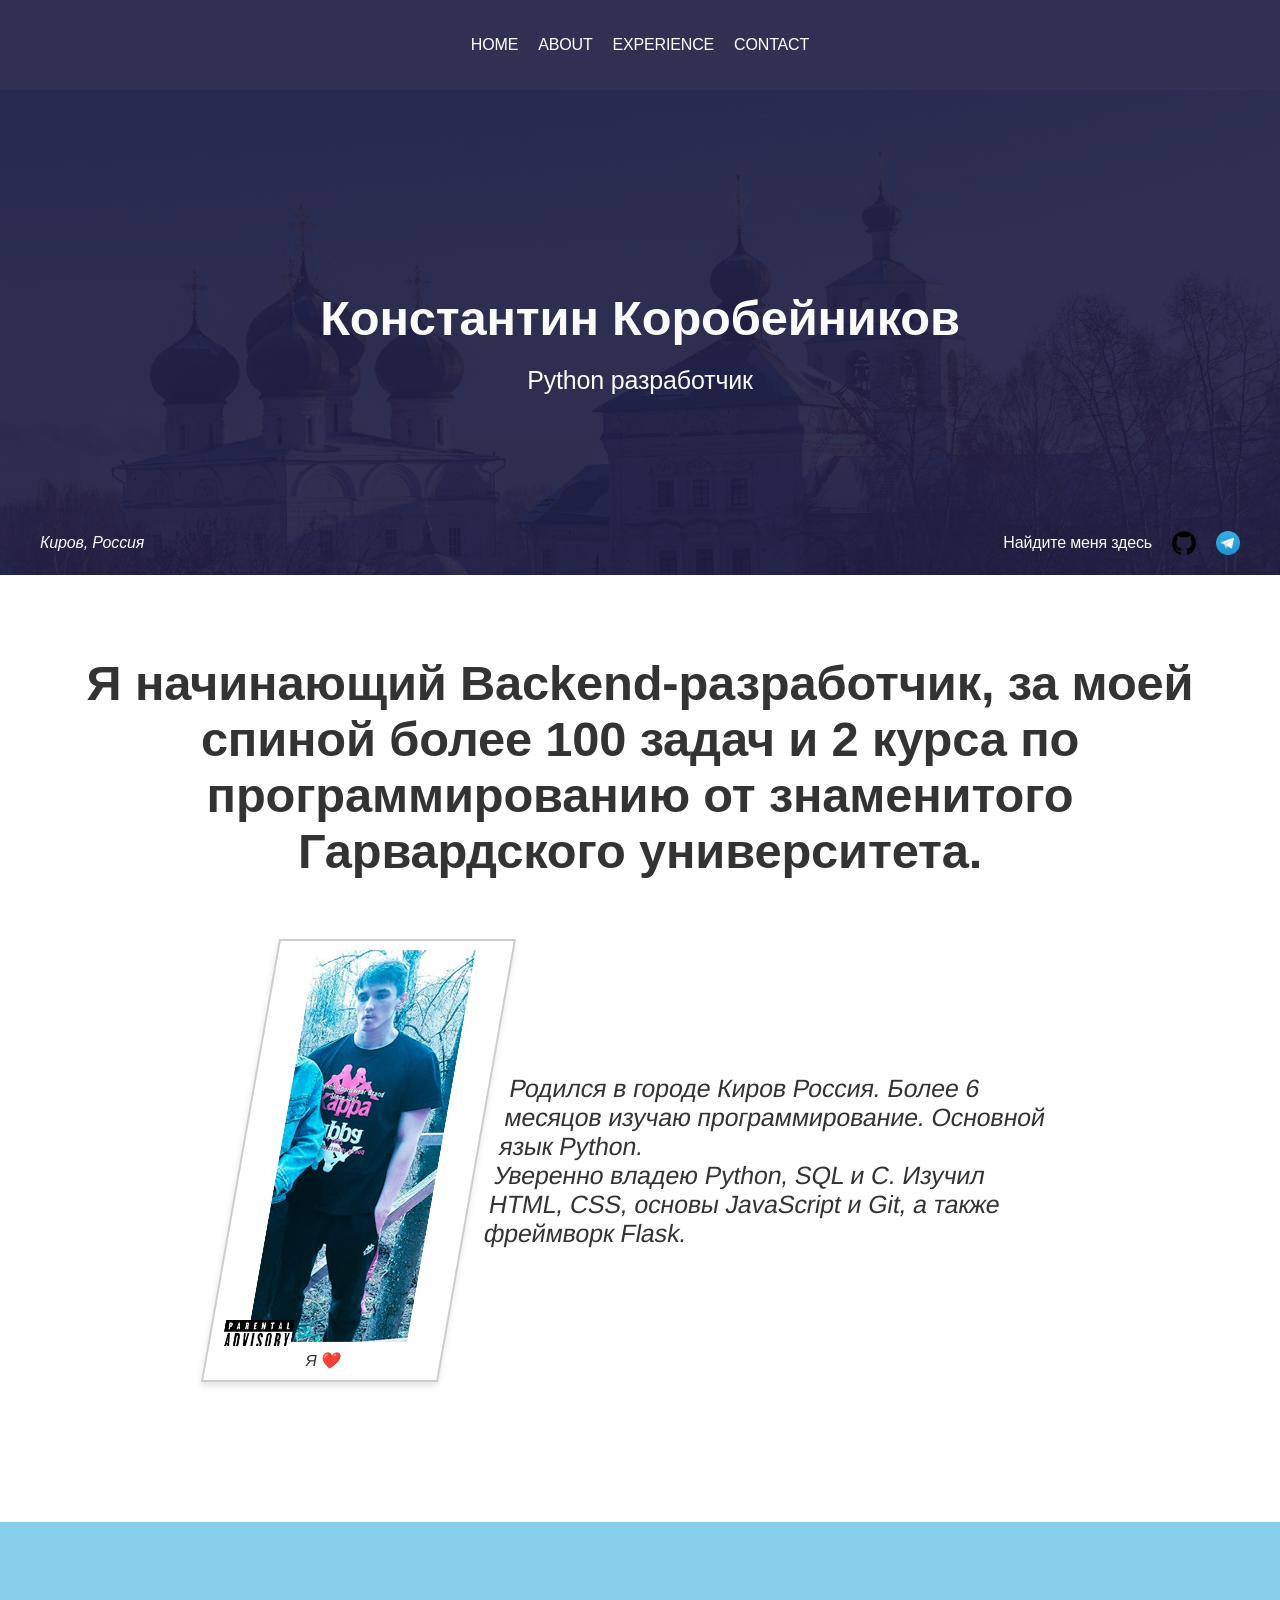
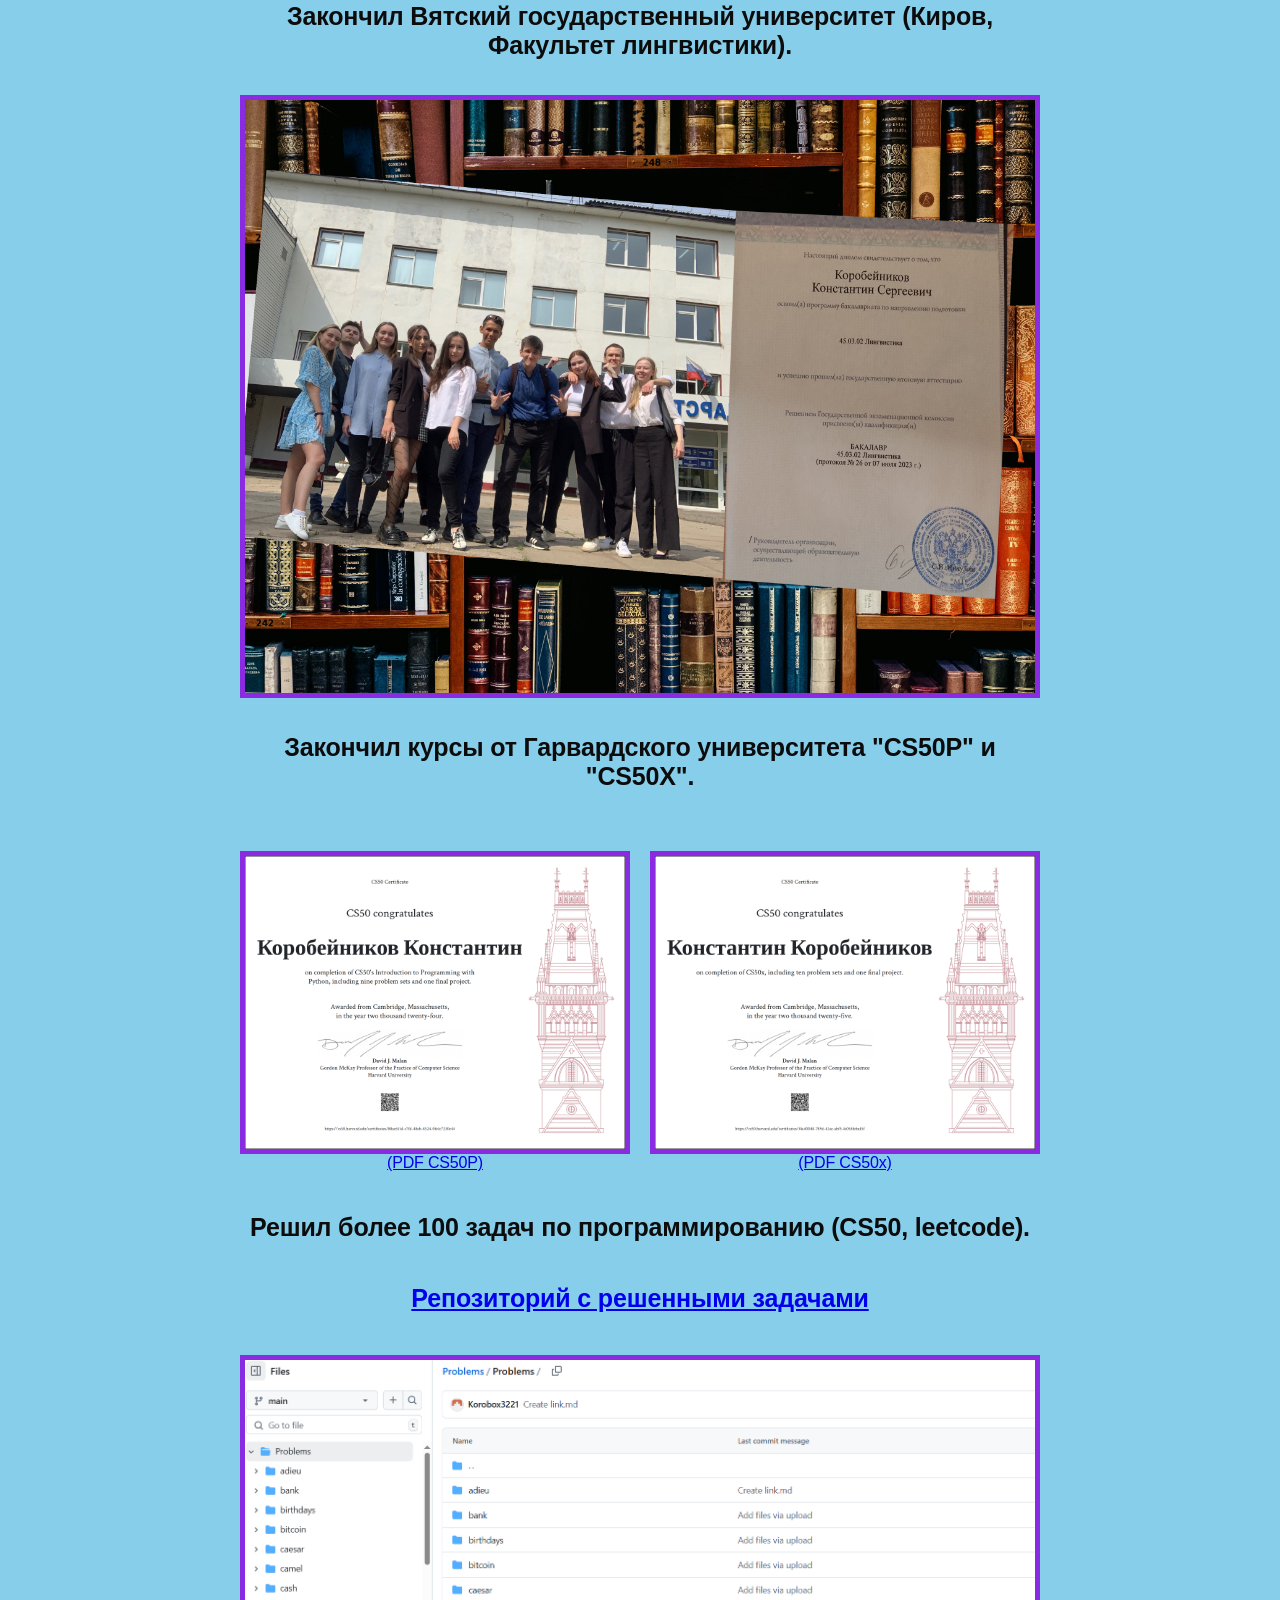
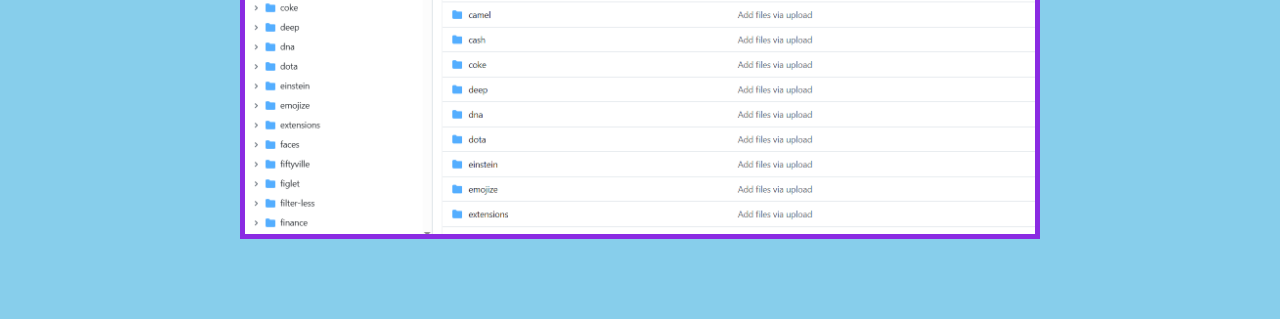
==== index.html @ e4be36f4 "Update index.html" ====
<!DOCTYPE html>
<html lang="en">
  <head>
    <meta charset="UTF-8" />
    <meta name="viewport" content="width=device-width, initial-scale=1.0" />
    <link rel="stylesheet" href="/static/styles.css" />
    <title>Константин - портфолио</title>
    <link rel="icon" type="image/x-icon" href="/static/port.svg">
  </head>
  <body>
    <header class="site_header">
      <div class="wrapper_inner">
        <nav class="site_header_nav">
          <ul role="list" class="flex flex_center">
            <li><a href="#0">HOME</a></li>
            <li><a href="#about">ABOUT</a></li>
            <li><a href="#work">EXPERIENCE</a></li>
            <li><a href="#contact">CONTACT</a></li>
          </ul>
        </nav>
      </div>
    </header>
    <main>
      <section id="hero">
        <div class="wrapper">
          <div class="wrapper_inner">
            <div class="text_center hero_content">
              <h1 class="h2">Константин Коробейников</h1>
              <p class="h5">Python разработчик</p>
            </div>
          </div>
          <ul role="list" class="flex flex_between hero_social">
            <address>Киров, Россия</address>
            <ul role="list" class="flex">
              <li>Найдите меня здесь</li>
              <li>
                <a href="https://github.com/Korobox3221" target="_blank">
                  <img
                    src="/static/git.png"
                    alt="GitHub"
                    width="24"
                    height="24"
                  />
                </a>
              </li>
              <li>
                <a href="https://t.me/A_man_of_fortune" target="_blank">
                  <img
                    src="/static/tg.webp"
                    alt="TG"
                    width="24"
                    height="24"
                  />
                </a>
              </li>
            </ul>
          </ul>
        </div>
      </section>
      <section id="about">
        <div class="wrapper">
          <div class="text_center">
            <h2 class="">
              Я начинающий Backend-разработчик, за моей спиной более 100 задач и 2 курса по программированию от знаменитого Гарвардского университета.
            </h2>
          </div>
          <div class="wrapper_inner">
            <div class="about_content flex flex_around">
              <figure class="about_figure text_center">
                <img src="/static/me.jpg"
                  alt="Developer"
                  class="about_img"
                />
                <figcaption class="about_caption">Я ❤️</figcaption>
              </figure>
              <p class="h5">
                Родился в городе Киров Россия. Более 6 месяцов изучаю программирование. Основной язык Python.
                <br />
                Уверенно владею Python, SQL и C. Изучил HTML, CSS, основы JavaScript и Git, а также фреймворк Flask.
              </p>
            </div>
          </div>
        </div>
      </section>
      <section id="work">
        <div class="wrapper_inner">
          <div class="text_center">
            <h4 class="h5" style = "padding-bottom: 35px; ">
              Закончил Вятский государственный университет
                (Киров, Факультет лингвистики).
            </h4>
            <img src = "/static/uni.png" style ="border: 5px solid #8a2be2;" / >
            <h4 class="h5" style = "padding-top: 35px;">
              Закончил курсы от Гарвардского университета "CS50P" и "CS50X".
            </h4>
            <ul role="list" class="work_logos flex flex_center">
              <li>
                <a href ="https://certificates.cs50.io/88ac611d-c7fd-48eb-8524-0fe1c7230c44.pdf?size=letter">
                  <img src="static/CS50P.png" style ="border: 5px solid #8a2be2;" />
                </a>
                <a href ="https://certificates.cs50.io/88ac611d-c7fd-48eb-8524-0fe1c7230c44.pdf?size=letter">(PDF CS50P)</a>
              </li>
              <li>
                <a href ="https://certificates.cs50.io/f4a40048-789d-42ac-abf5-fe058febe15f.pdf?size=letter">
                  <img src="static/CS50x.png" alt="Acme Innovations" style ="border: 5px solid #8a2be2;"  /></a>
                <a href ="https://certificates.cs50.io/f4a40048-789d-42ac-abf5-fe058febe15f.pdf?size=letter">(PDF CS50x)</a>
              </li>
            </ul>

            <h4 class="h5" style = "padding-top: 25px;">
              Решил более 100 задач по программированию (CS50, leetcode).

            </h4>
             <a href ="https://github.com/Korobox3221/Problems"><h5>Репозиторий с решенными задачами</h5></a>
             <a href ="https://github.com/Korobox3221/Problems">
              <img src = "static/repo.png" style ="border: 5px solid #8a2be2;" />
             </a>
          </div>
        </div>
      </section>
---- static/styles.css ----
/* @link https://utopia.fyi/type/calculator?c=320,18,1.2,1240,20,1.25,5,2,&s=0.75|0.5|0.25,1.5|2|3|4|6,s-l&g=s,l,xl,12 */

:root {
  --step--2: clamp(0.7813rem, 0.7747rem + 0.0326vw, 0.8rem);
  --step--1: clamp(0.9375rem, 0.9158rem + 0.1087vw, 1rem);
  --step-0: clamp(1.125rem, 1.0815rem + 0.2174vw, 1.25rem);
  --step-1: clamp(1.35rem, 1.2761rem + 0.3696vw, 1.5625rem);
  --step-2: clamp(1.62rem, 1.5041rem + 0.5793vw, 1.9531rem);
  --step-3: clamp(1.944rem, 1.771rem + 0.8651vw, 2.4414rem);
  --step-4: clamp(2.3328rem, 2.0827rem + 1.2504vw, 3.0518rem);
  --step-5: clamp(2.7994rem, 2.4462rem + 1.7658vw, 3.8147rem);
}

/* @link https://utopia.fyi/space/calculator?c=320,18,1.2,1240,20,1.25,5,2,&s=0.75|0.5|0.25,1.5|2|3|4|6,s-l&g=s,l,xl,12 */

:root {
  --space-3xs: clamp(0.3125rem, 0.3125rem + 0vw, 0.3125rem);
  --space-2xs: clamp(0.5625rem, 0.5408rem + 0.1087vw, 0.625rem);
  --space-xs: clamp(0.875rem, 0.8533rem + 0.1087vw, 0.9375rem);
  --space-s: clamp(1.125rem, 1.0815rem + 0.2174vw, 1.25rem);
  --space-m: clamp(1.6875rem, 1.6223rem + 0.3261vw, 1.875rem);
  --space-l: clamp(2.25rem, 2.163rem + 0.4348vw, 2.5rem);
  --space-xl: clamp(3.375rem, 3.2446rem + 0.6522vw, 3.75rem);
  --space-2xl: clamp(4.5rem, 4.3261rem + 0.8696vw, 5rem);
  --space-3xl: clamp(6.75rem, 6.4891rem + 1.3043vw, 7.5rem);

  /* One-up pairs */
  --space-3xs-2xs: clamp(0.3125rem, 0.2038rem + 0.5435vw, 0.625rem);
  --space-2xs-xs: clamp(0.5625rem, 0.4321rem + 0.6522vw, 0.9375rem);
  --space-xs-s: clamp(0.875rem, 0.7446rem + 0.6522vw, 1.25rem);
  --space-s-m: clamp(1.125rem, 0.8641rem + 1.3043vw, 1.875rem);
  --space-m-l: clamp(1.6875rem, 1.4049rem + 1.413vw, 2.5rem);
  --space-l-xl: clamp(2.25rem, 1.7283rem + 2.6087vw, 3.75rem);
  --space-xl-2xl: clamp(3.375rem, 2.8098rem + 2.8261vw, 5rem);
  --space-2xl-3xl: clamp(4.5rem, 3.4565rem + 5.2174vw, 7.5rem);

  /* Custom pairs */
  --space-s-l: clamp(1.125rem, 0.6467rem + 2.3913vw, 2.5rem);
}

/**
 * CORE CONFIG
 * This powers everything from utility class generation to breakpoints
 * to enabling/disabling pre-built components/utilities.
 */
/* Box sizing rules */
*,
*::before,
*::after {
  box-sizing: border-box;
  font-family: sans-serif;
}

/* Remove default margin */
body,
h1,
h2,
h3,
h4,
p,
figure,
blockquote,
dl,
dd {
  margin: 0;
}

/* Remove list styles on ul, ol elements with a list role, which suggests default styling will be removed */
ul[role="list"],
ol[role="list"] {
  list-style: none;
  padding: 0;
}

/* Set core root defaults */
html:focus-within {
  scroll-behavior: smooth;
}

/* Set core body defaults */
body {
  min-height: 100vh;
  text-rendering: optimizeSpeed;
  letter-spacing: -0.01em;
}

/* A elements that don't have a class get default styles */
a:not([class]) {
  text-decoration-skip-ink: auto;
}

/* Make images easier to work with */
img,
picture {
  max-width: 100%;
  display: block;
}

/* Inherit fonts for inputs and buttons */
input,
button,
textarea,
select {
  font: inherit;
}

@media (prefers-reduced-motion: reduce) {
  html:focus-within {
    scroll-behavior: auto;
  }
}

:focus {
  outline: 2px dashed #00ff19;
  outline-offset: 0.25rem;
}

main:focus {
  outline: none;
}

h1,
.h1 {
  font-size: var(--step-5);
}

h2,
.h2 {
  font-size: var(--step-4);
}

h3,
.h3 {
  font-size: var(--step-3);
}

h4,
.h4 {
  font-size: var(--step-2);
}

h5,
.h5 {
  font-size: var(--step-1);
}

/* create the wrappers */
.wrapper {
  width: 100%;
  max-width: 1240px;
  margin: 0 auto;
}
.wrapper_inner {
  width: 100%;
  max-width: 800px;
  margin: 0 auto;
}

/* define some constants */
.flex {
  display: flex;
  align-items: center;
  gap: var(--space-s);
}
@media (max-width: 468px) {
  .flex {
    flex-wrap: wrap;
  }
}
.flex_center {
  justify-content: center;
}
.flex_around {
  justify-content: space-around;
}
.flex_between {
  justify-content: space-between;
}
@media (max-width: 468px) {
  .flex_around {
    justify-content: center;
  }
  .flex_between {
    justify-content: center;
  }
}
.text_center {
  text-align: center;
}
.text_right {
  text-align: right;
}

/* define spacing */
.padding-top-3xs {
  padding: var(--space-3xs);
}

/* Specify the colors for the sections */
section {
  padding: var(--space-2xl) var(--space-l);
}
section#hero {
  background: linear-gradient(rgba(26, 26, 64, 0.9), rgba(26, 26, 64, 0.9)),
    url("/static/Kirov.jpg");
  padding-bottom: 4px;
  background-size: cover;
  background-position: top;
  background-attachment: scroll;
  color: #fafafa;
  --color-accent: #8a2be2;
}
section#about {
  background-color: #ffffff;
  color: #333;
  --color-accent: #ffd700;
}
section#work {
  background-color: #87ceeb;
  color: #0c0c0c;
  --color-accent: #2e8b57;
}
section#contact {
  background-color: #4b0082;
  color: #e6e6fa;
  --color-accent: #ff4500;
}
section#footer {
  background-color: #1a1a40;
  color: #fafafa;
  --color-accent: #8a2be2;
}

/* style the header */
.site_header {
  padding: var(--space-s) 0;
  background: linear-gradient(rgba(26, 26, 64, 0.9), rgba(26, 26, 64, 0.9));
}
.site_header_nav ul li a {
  text-decoration: none;
  color: #fff;
}

/* hero css */
.hero_content {
  padding: var(--space-3xl) 0;
}
.hero_content h1 {
  margin-bottom: var(--space-s);
}
.hero_social {
  padding-top: var(--space-3xl);
}

/* about section */
.about_content {
  padding: var(--space-xl) 0;
  transform: skewX(-10deg);
}
@media (max-width: 468px) {
  .about_content {
    transform: skewX(0deg);
  }
}
.about_figure {
  padding: var(--space-xl) 0;
  box-shadow: 0 4px 6px rgba(0, 0, 0, 0.1);
  border: 2px solid #ccc;
  display: inline-block;
  padding: 5px;
}
.about_img {
  width: 500px;
  height: 400px;
  object-fit: cover;
}
.about_caption {
  padding: var(--space-3xs) 0;
}

/* work section */
.work_logos {
  margin-top: var(--space-xl);
}

/* contact section */
.contact_form {
  display: flex;
  flex-direction: column;
  gap: 20px;
}

.form_group {
  display: flex;
  flex-direction: column;
}

label {
  margin-bottom: 5px;
  font-weight: bold;
}

input[type="text"],
input[type="email"],
textarea {
  width: 100%;
  padding: 10px;
  border: 1px solid #ccc;
  border-radius: 4px;
  box-shadow: 0 2px 4px rgba(0, 0, 0, 0.1);
  margin-bottom: 10px;
}

textarea {
  resize: vertical;
  height: 150px;
}

button[type="submit"] {
  padding: 10px 20px;
  border: none;
  border-radius: 4px;
  background-color: #007bff;
  color: white;
  cursor: pointer;
}

button[type="submit"]:hover {
  background-color: #0056b3;
}

/* footer section */
section#footer {
  padding: var(--space-l) var(--space-l);
}
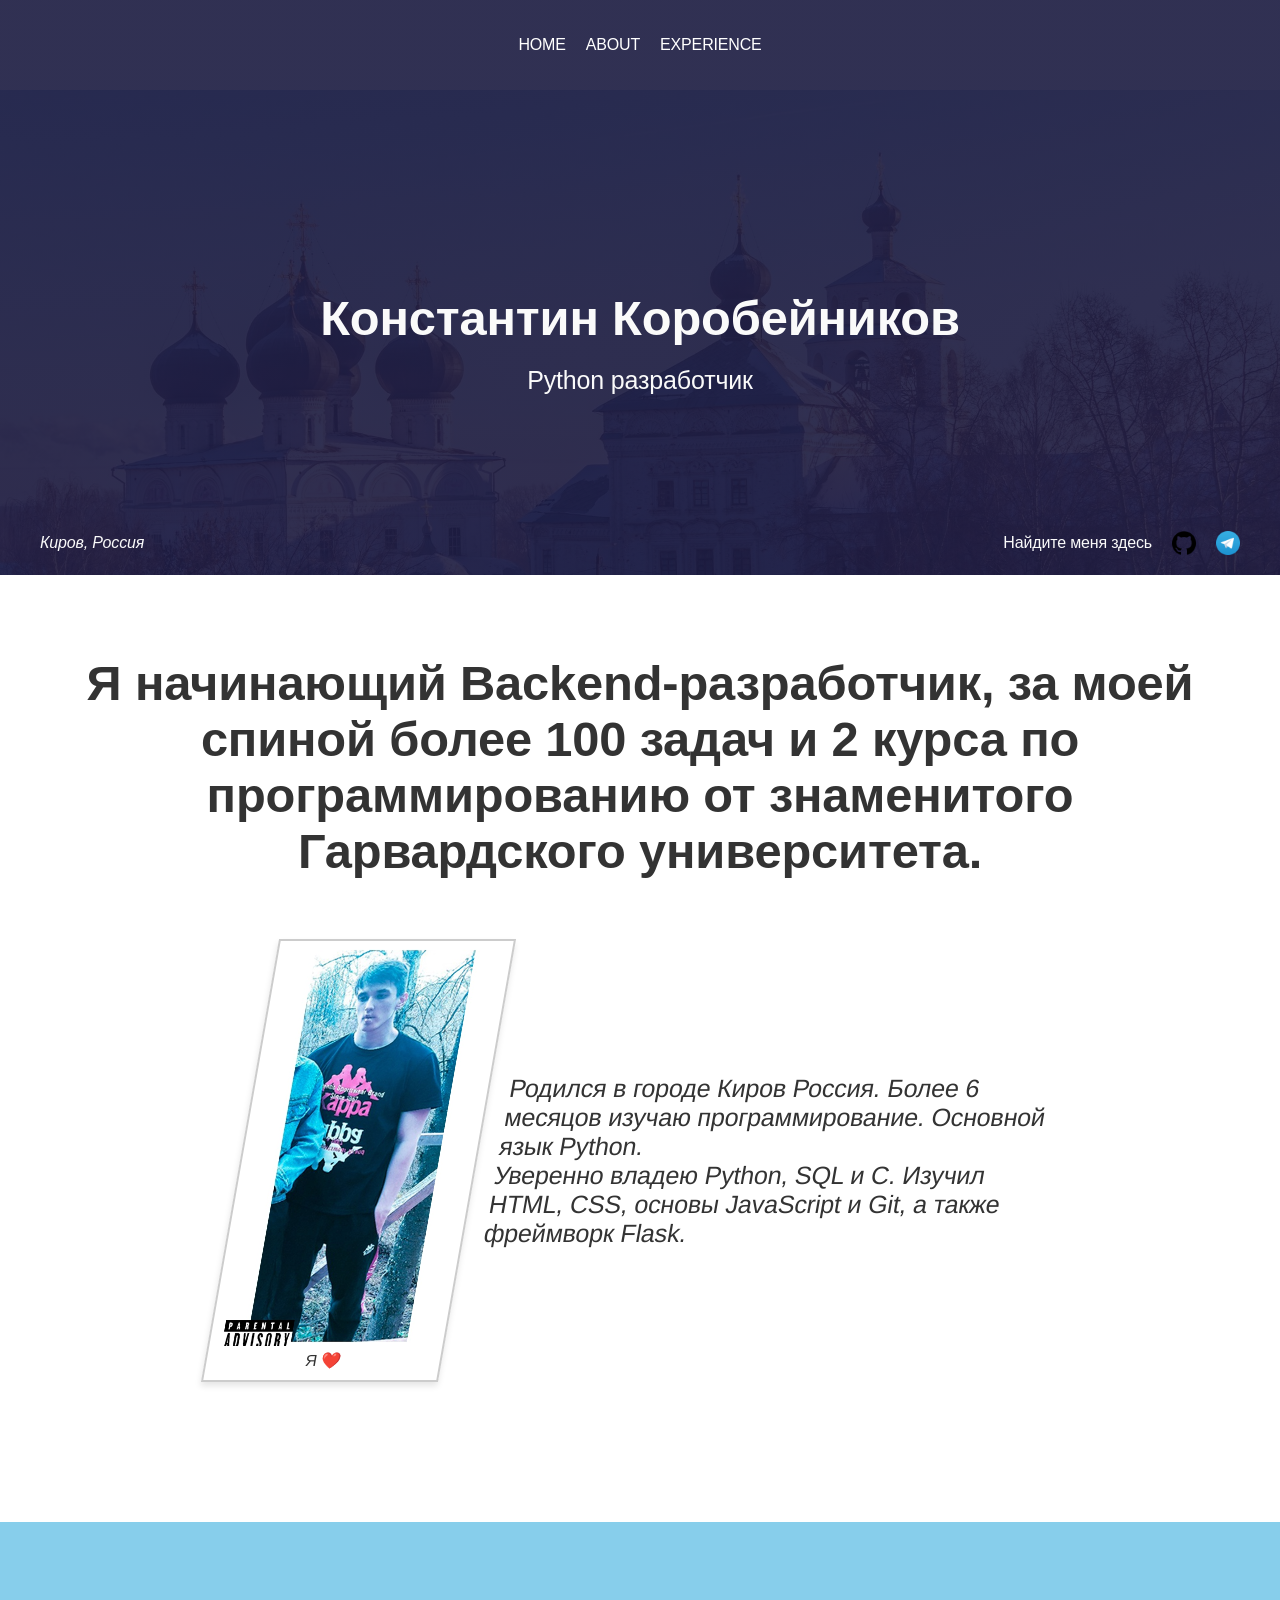
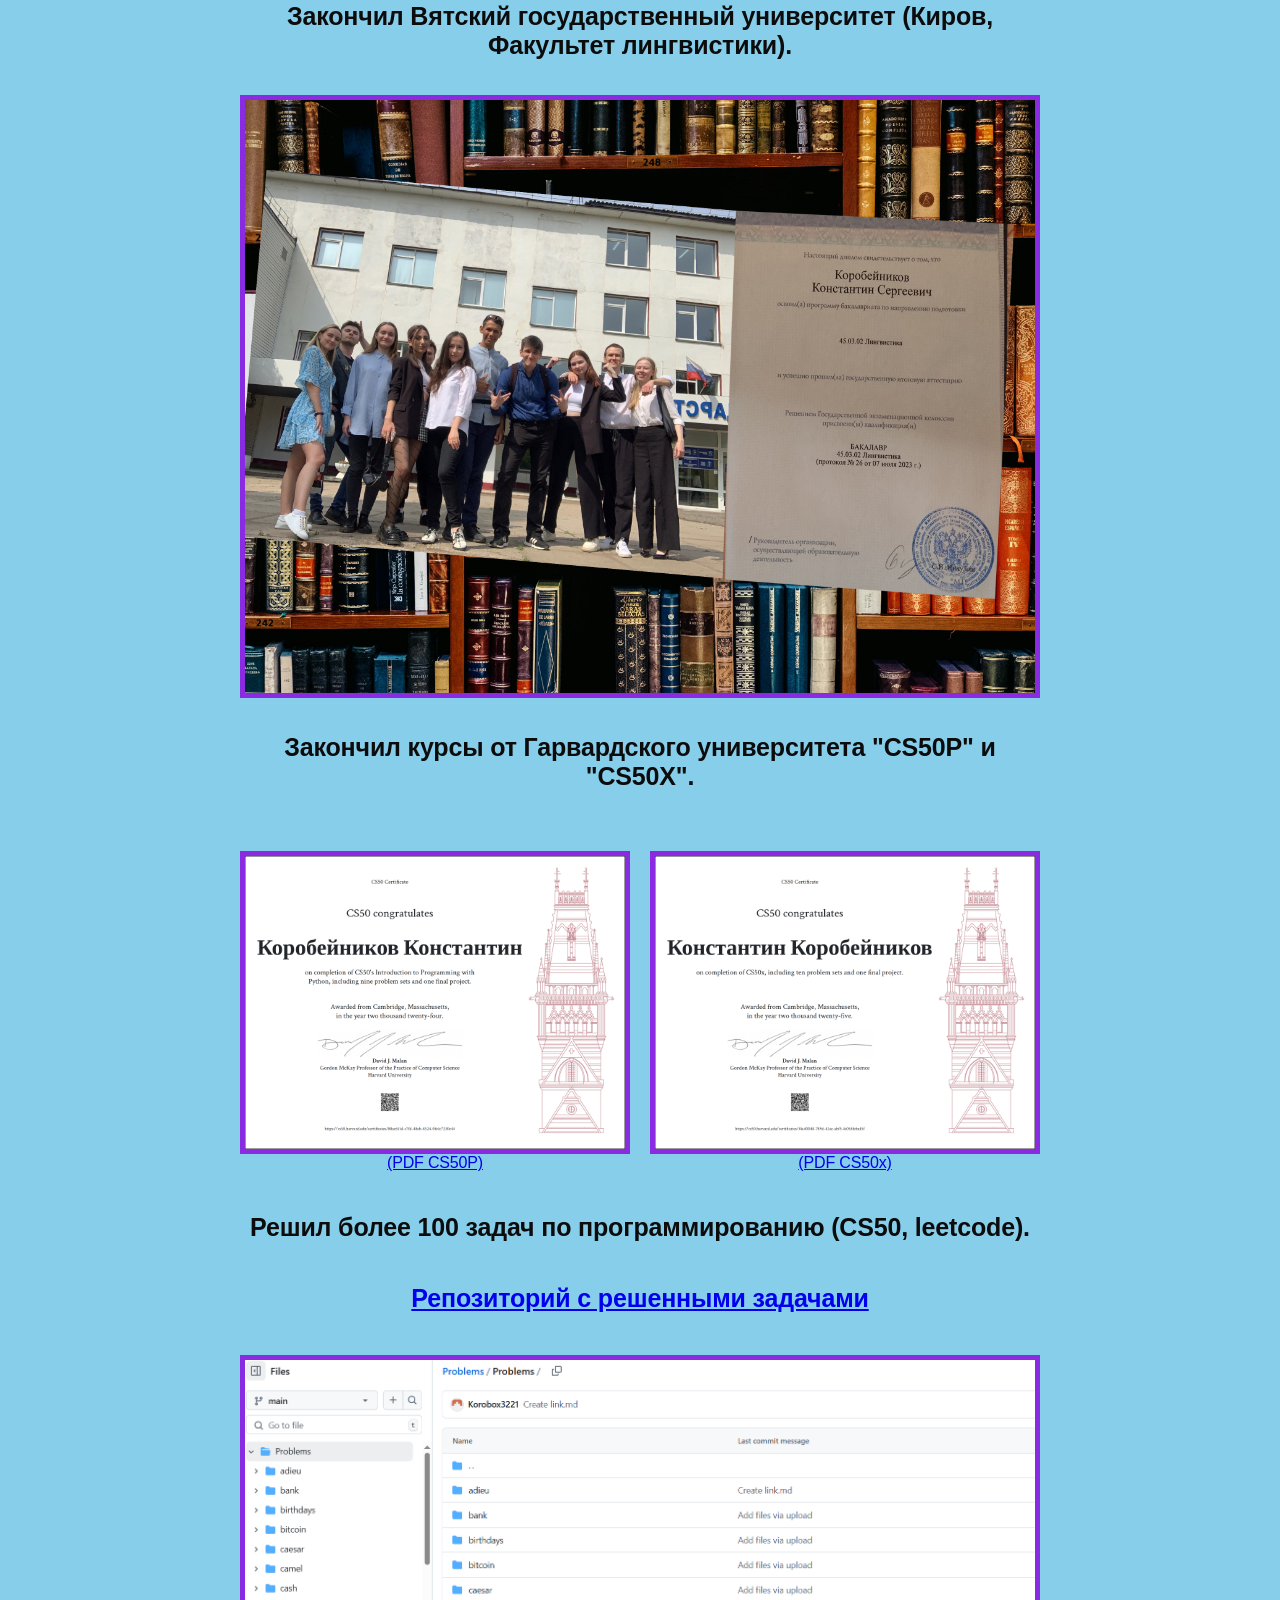
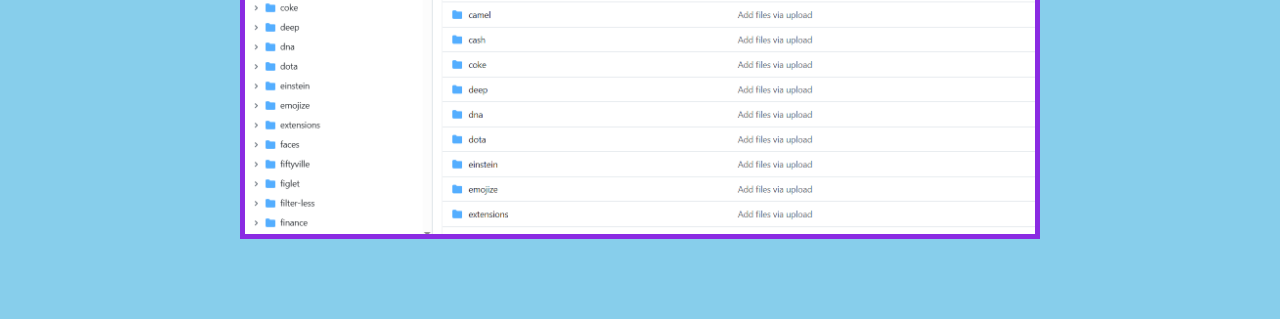
==== commit b0b176a8: "main" ====
--- a/index.html
+++ b/index.html
@@ -15,7 +15,6 @@
             <li><a href="#0">HOME</a></li>
             <li><a href="#about">ABOUT</a></li>
             <li><a href="#work">EXPERIENCE</a></li>
-            <li><a href="#contact">CONTACT</a></li>
           </ul>
         </nav>
       </div>
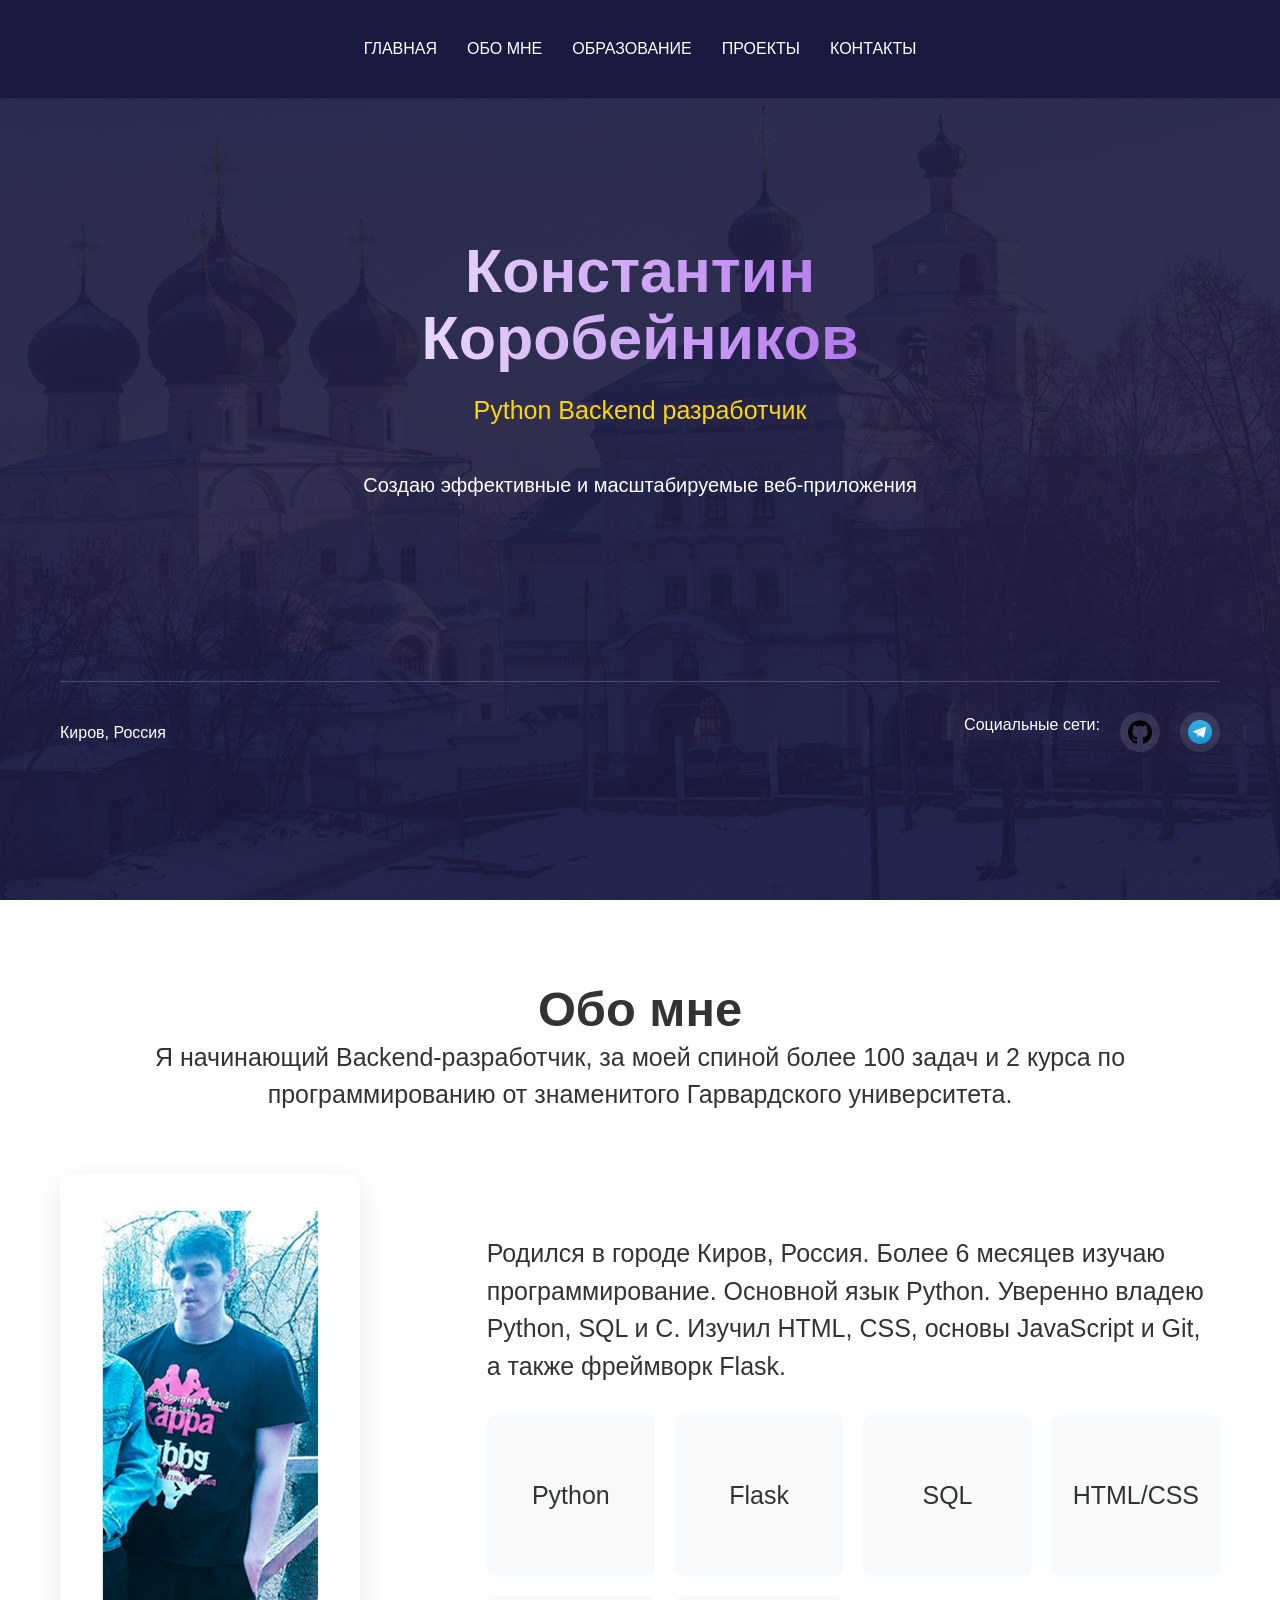
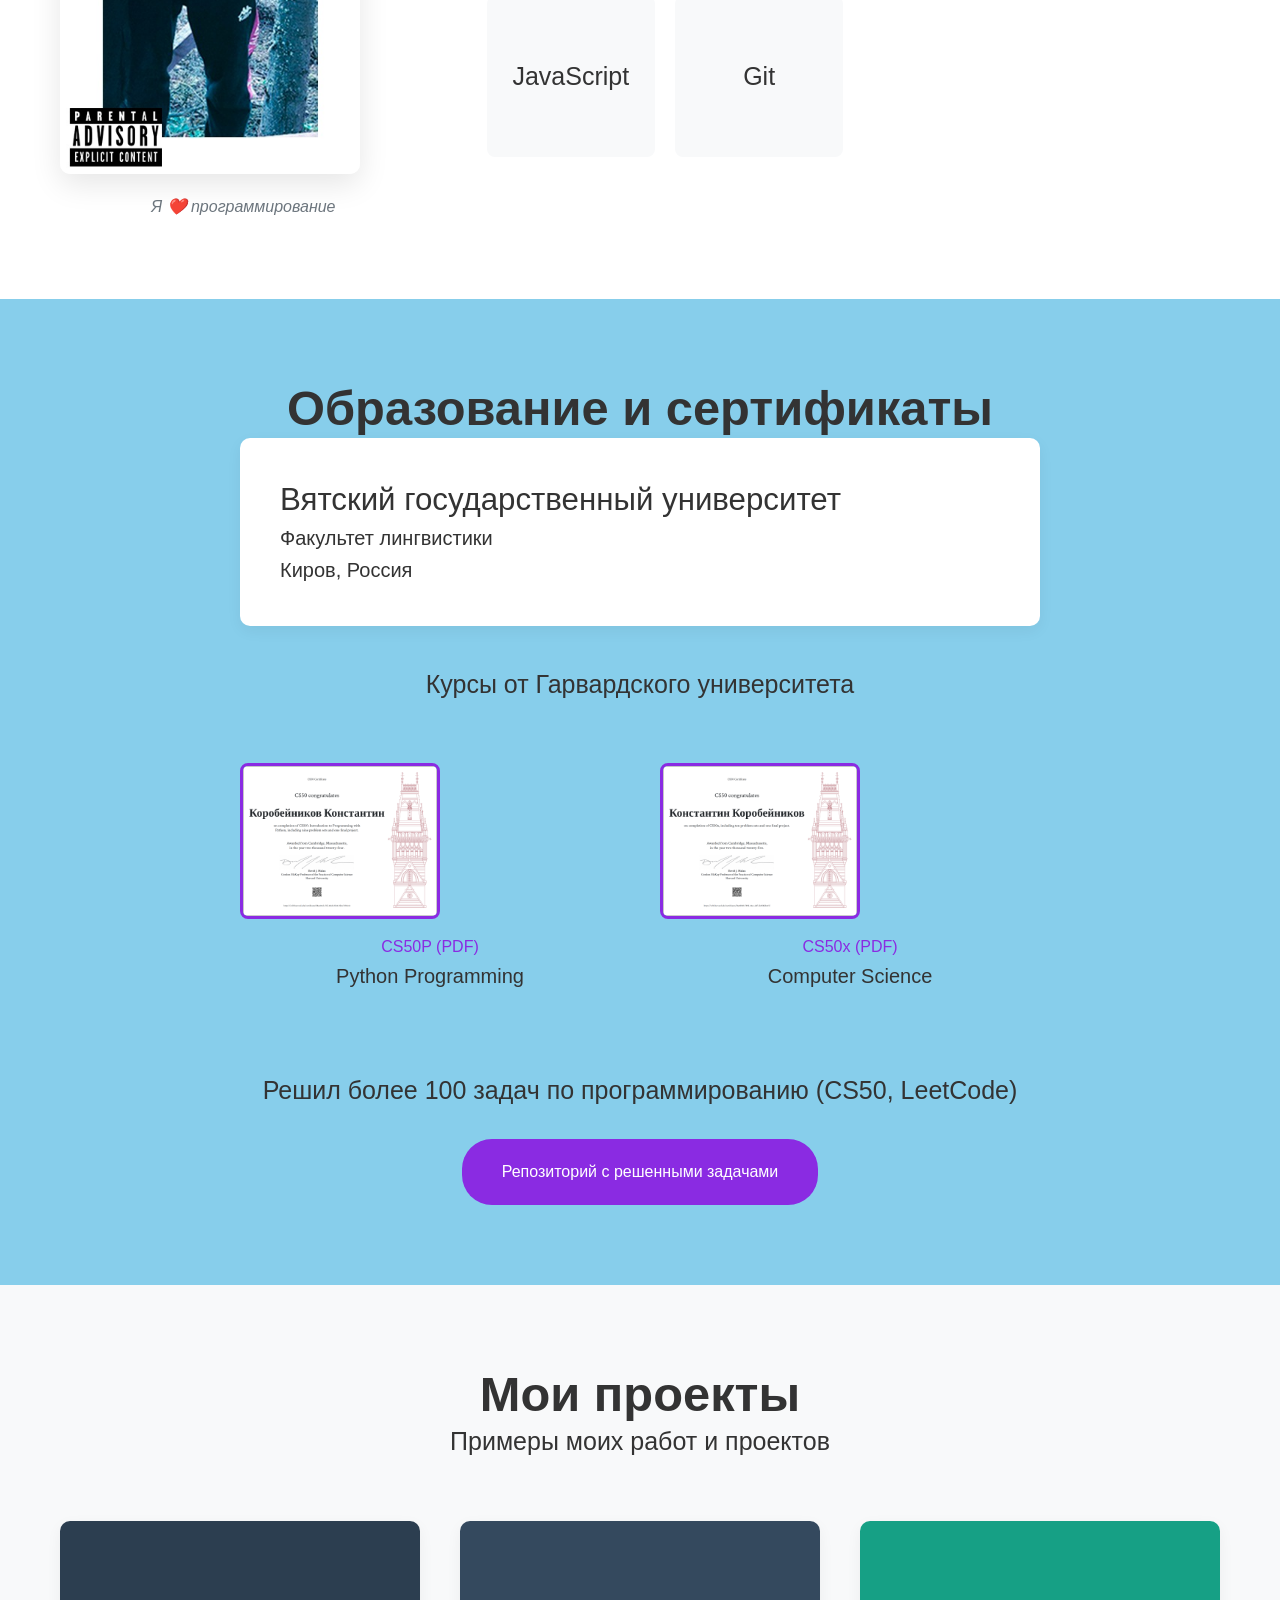
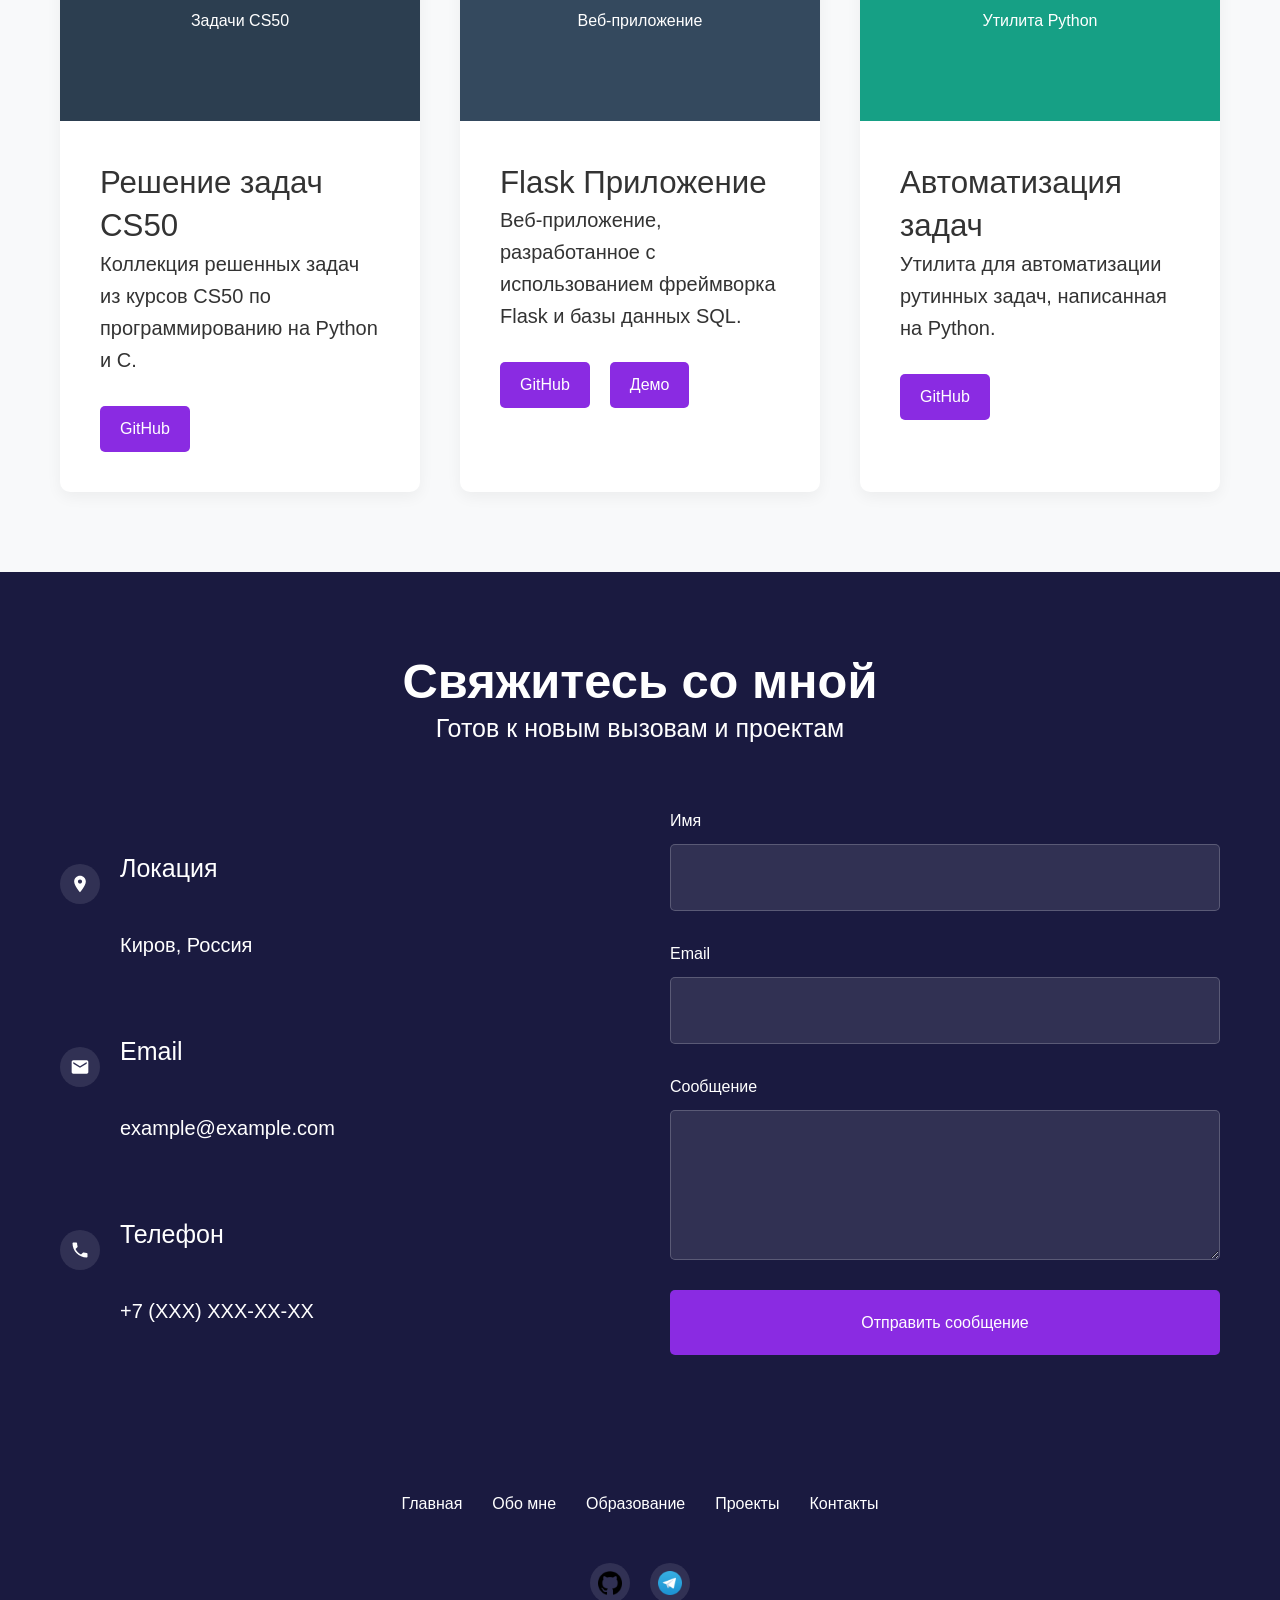
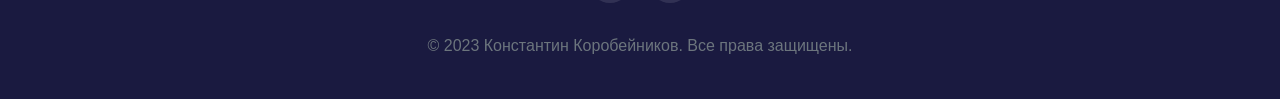
==== commit 6df85e2d: "Update index.html" ====
--- a/index.html
+++ b/index.html
@@ -1,120 +1,1015 @@
 <!DOCTYPE html>
-<html lang="en">
+<html lang="ru">
   <head>
     <meta charset="UTF-8" />
     <meta name="viewport" content="width=device-width, initial-scale=1.0" />
-    <link rel="stylesheet" href="/static/styles.css" />
-    <title>Константин - портфолио</title>
+    <title>Константин Коробейников - Python разработчик</title>
     <link rel="icon" type="image/x-icon" href="/static/port.svg">
+    <style>
+      /* @link https://utopia.fyi/type/calculator?c=320,18,1.2,1240,20,1.25,5,2,&s=0.75|0.5|0.25,1.5|2|3|4|6,s-l&g=s,l,xl,12 */
+      :root {
+        --step--2: clamp(0.7813rem, 0.7747rem + 0.0326vw, 0.8rem);
+        --step--1: clamp(0.9375rem, 0.9158rem + 0.1087vw, 1rem);
+        --step-0: clamp(1.125rem, 1.0815rem + 0.2174vw, 1.25rem);
+        --step-1: clamp(1.35rem, 1.2761rem + 0.3696vw, 1.5625rem);
+        --step-2: clamp(1.62rem, 1.5041rem + 0.5793vw, 1.9531rem);
+        --step-3: clamp(1.944rem, 1.771rem + 0.8651vw, 2.4414rem);
+        --step-4: clamp(2.3328rem, 2.0827rem + 1.2504vw, 3.0518rem);
+        --step-5: clamp(2.7994rem, 2.4462rem + 1.7658vw, 3.8147rem);
+        
+        /* @link https://utopia.fyi/space/calculator?c=320,18,1.2,1240,20,1.25,5,2,&s=0.75|0.5|0.25,1.5|2|3|4|6,s-l&g=s,l,xl,12 */
+        --space-3xs: clamp(0.3125rem, 0.3125rem + 0vw, 0.3125rem);
+        --space-2xs: clamp(0.5625rem, 0.5408rem + 0.1087vw, 0.625rem);
+        --space-xs: clamp(0.875rem, 0.8533rem + 0.1087vw, 0.9375rem);
+        --space-s: clamp(1.125rem, 1.0815rem + 0.2174vw, 1.25rem);
+        --space-m: clamp(1.6875rem, 1.6223rem + 0.3261vw, 1.875rem);
+        --space-l: clamp(2.25rem, 2.163rem + 0.4348vw, 2.5rem);
+        --space-xl: clamp(3.375rem, 3.2446rem + 0.6522vw, 3.75rem);
+        --space-2xl: clamp(4.5rem, 4.3261rem + 0.8696vw, 5rem);
+        --space-3xl: clamp(6.75rem, 6.4891rem + 1.3043vw, 7.5rem);
+        
+        /* One-up pairs */
+        --space-3xs-2xs: clamp(0.3125rem, 0.2038rem + 0.5435vw, 0.625rem);
+        --space-2xs-xs: clamp(0.5625rem, 0.4321rem + 0.6522vw, 0.9375rem);
+        --space-xs-s: clamp(0.875rem, 0.7446rem + 0.6522vw, 1.25rem);
+        --space-s-m: clamp(1.125rem, 0.8641rem + 1.3043vw, 1.875rem);
+        --space-m-l: clamp(1.6875rem, 1.4049rem + 1.413vw, 2.5rem);
+        --space-l-xl: clamp(2.25rem, 1.7283rem + 2.6087vw, 3.75rem);
+        --space-xl-2xl: clamp(3.375rem, 2.8098rem + 2.8261vw, 5rem);
+        --space-2xl-3xl: clamp(4.5rem, 3.4565rem + 5.2174vw, 7.5rem);
+        
+        /* Custom pairs */
+        --space-s-l: clamp(1.125rem, 0.6467rem + 2.3913vw, 2.5rem);
+        
+        /* Colors */
+        --primary: #8a2be2;
+        --primary-light: #9d50e9;
+        --secondary: #ffd700;
+        --dark: #1a1a40;
+        --light: #f8f9fa;
+        --text: #333333;
+        --text-light: #6c757d;
+        --accent: #00ff19;
+        --success: #2e8b57;
+        --info: #87ceeb;
+      }
+      
+      /* Box sizing rules */
+      *,
+      *::before,
+      *::after {
+        box-sizing: border-box;
+      }
+      
+      /* Remove default margin */
+      body,
+      h1,
+      h2,
+      h3,
+      h4,
+      p,
+      figure,
+      blockquote,
+      dl,
+      dd {
+        margin: 0;
+      }
+      
+      /* Remove list styles on ul, ol elements with a list role, which suggests default styling will be removed */
+      ul[role="list"],
+      ol[role="list"] {
+        list-style: none;
+        padding: 0;
+      }
+      
+      /* Set core root defaults */
+      html {
+        scroll-behavior: smooth;
+      }
+      
+      html:focus-within {
+        scroll-behavior: smooth;
+      }
+      
+      /* Set core body defaults */
+      body {
+        min-height: 100vh;
+        text-rendering: optimizeSpeed;
+        line-height: 1.6;
+        font-family: 'Segoe UI', Tahoma, Geneva, Verdana, sans-serif;
+        color: var(--text);
+        background-color: var(--light);
+      }
+      
+      /* A elements that don't have a class get default styles */
+      a:not([class]) {
+        text-decoration-skip-ink: auto;
+      }
+      
+      /* Make images easier to work with */
+      img,
+      picture {
+        max-width: 100%;
+        display: block;
+      }
+      
+      /* Inherit fonts for inputs and buttons */
+      input,
+      button,
+      textarea,
+      select {
+        font: inherit;
+      }
+      
+      /* Remove all animations and transitions for people that prefer not to see them */
+      @media (prefers-reduced-motion: reduce) {
+        html:focus-within {
+          scroll-behavior: auto;
+        }
+        *,
+        *::before,
+        *::after {
+          animation-duration: 0.01ms !important;
+          animation-iteration-count: 1 !important;
+          transition-duration: 0.01ms !important;
+          scroll-behavior: auto !important;
+        }
+      }
+      
+      /* Focus styles */
+      :focus {
+        outline: 2px dashed var(--accent);
+        outline-offset: 0.25rem;
+      }
+      
+      main:focus {
+        outline: none;
+      }
+      
+      /* Typography */
+      h1, .h1 {
+        font-size: var(--step-5);
+        line-height: 1.1;
+        font-weight: 700;
+      }
+      
+      h2, .h2 {
+        font-size: var(--step-4);
+        line-height: 1.2;
+        font-weight: 600;
+      }
+      
+      h3, .h3 {
+        font-size: var(--step-3);
+        line-height: 1.3;
+        font-weight: 600;
+      }
+      
+      h4, .h4 {
+        font-size: var(--step-2);
+        line-height: 1.4;
+        font-weight: 500;
+      }
+      
+      h5, .h5 {
+        font-size: var(--step-1);
+        line-height: 1.5;
+        font-weight: 500;
+      }
+      
+      p {
+        font-size: var(--step-0);
+        line-height: 1.6;
+      }
+      
+      /* Layout utilities */
+      .wrapper {
+        width: 100%;
+        max-width: 1240px;
+        margin: 0 auto;
+        padding: 0 var(--space-s);
+      }
+      
+      .wrapper_inner {
+        width: 100%;
+        max-width: 800px;
+        margin: 0 auto;
+      }
+      
+      .flex {
+        display: flex;
+        align-items: center;
+        gap: var(--space-s);
+      }
+      
+      .flex_center {
+        justify-content: center;
+      }
+      
+      .flex_around {
+        justify-content: space-around;
+      }
+      
+      .flex_between {
+        justify-content: space-between;
+      }
+      
+      .flex_column {
+        flex-direction: column;
+        align-items: flex-start;
+      }
+      
+      .text_center {
+        text-align: center;
+      }
+      
+      .text_right {
+        text-align: right;
+      }
+      
+      /* Section spacing */
+      section {
+        padding: var(--space-2xl) var(--space-l);
+      }
+      
+      /* Header styles */
+      .site_header {
+        position: fixed;
+        top: 0;
+        left: 0;
+        width: 100%;
+        padding: var(--space-s) 0;
+        background-color: rgba(26, 26, 64, 0.95);
+        backdrop-filter: blur(10px);
+        z-index: 1000;
+        transition: all 0.3s ease;
+      }
+      
+      .site_header.scrolled {
+        padding: var(--space-2xs) 0;
+        box-shadow: 0 2px 10px rgba(0, 0, 0, 0.1);
+      }
+      
+      .site_header_nav ul {
+        display: flex;
+        gap: var(--space-m);
+      }
+      
+      .site_header_nav ul li a {
+        text-decoration: none;
+        color: #fff;
+        font-weight: 500;
+        transition: color 0.3s ease;
+        position: relative;
+      }
+      
+      .site_header_nav ul li a:hover {
+        color: var(--primary-light);
+      }
+      
+      .site_header_nav ul li a::after {
+        content: '';
+        position: absolute;
+        width: 0;
+        height: 2px;
+        bottom: -5px;
+        left: 0;
+        background-color: var(--primary-light);
+        transition: width 0.3s ease;
+      }
+      
+      .site_header_nav ul li a:hover::after {
+        width: 100%;
+      }
+      
+      /* Hero section */
+      #hero {
+        background: linear-gradient(rgba(26, 26, 64, 0.9), rgba(26, 26, 64, 0.9)), 
+                    url("/static/Kirov.jpg");
+        background-size: cover;
+        background-position: center;
+        background-attachment: fixed;
+        color: #fff;
+        min-height: 100vh;
+        display: flex;
+        flex-direction: column;
+        justify-content: center;
+        position: relative;
+        padding-top: 80px;
+      }
+      
+      .hero_content {
+        padding: var(--space-3xl) 0;
+      }
+      
+      .hero_content h1 {
+        margin-bottom: var(--space-s);
+        background: linear-gradient(90deg, #fff, var(--primary-light));
+        -webkit-background-clip: text;
+        background-clip: text;
+        color: transparent;
+      }
+      
+      .hero_content .h5 {
+        color: var(--secondary);
+        margin-bottom: var(--space-l);
+        font-size: var(--step-1);
+      }
+      
+      .hero_social {
+        margin-top: var(--space-xl);
+        padding: var(--space-m) 0;
+        border-top: 1px solid rgba(255, 255, 255, 0.2);
+      }
+      
+      .hero_social address {
+        font-style: normal;
+      }
+      
+      .social_links {
+        display: flex;
+        gap: var(--space-s);
+      }
+      
+      .social_links a {
+        display: flex;
+        align-items: center;
+        justify-content: center;
+        width: 40px;
+        height: 40px;
+        border-radius: 50%;
+        background-color: rgba(255, 255, 255, 0.1);
+        transition: all 0.3s ease;
+      }
+      
+      .social_links a:hover {
+        background-color: var(--primary);
+        transform: translateY(-3px);
+      }
+      
+      /* About section */
+      #about {
+        background-color: #fff;
+        position: relative;
+      }
+      
+      .about_intro {
+        margin-bottom: var(--space-xl);
+      }
+      
+      .about_content {
+        display: grid;
+        grid-template-columns: 1fr 2fr;
+        gap: var(--space-xl);
+        align-items: center;
+        margin-top: var(--space-xl);
+      }
+      
+      @media (max-width: 768px) {
+        .about_content {
+          grid-template-columns: 1fr;
+          gap: var(--space-l);
+        }
+      }
+      
+      .about_figure {
+        text-align: center;
+        position: relative;
+      }
+      
+      .about_img {
+        width: 100%;
+        max-width: 300px;
+        height: auto;
+        border-radius: 10px;
+        box-shadow: 0 10px 30px rgba(0, 0, 0, 0.1);
+        transition: transform 0.3s ease;
+      }
+      
+      .about_img:hover {
+        transform: scale(1.03);
+      }
+      
+      .about_caption {
+        margin-top: var(--space-s);
+        font-style: italic;
+        color: var(--text-light);
+      }
+      
+      .skills_list {
+        display: grid;
+        grid-template-columns: repeat(auto-fill, minmax(150px, 1fr));
+        gap: var(--space-s);
+        margin-top: var(--space-m);
+      }
+      
+      .skill_item {
+        background-color: var(--light);
+        padding: var(--space-s);
+        border-radius: 8px;
+        text-align: center;
+        transition: transform 0.3s ease, box-shadow 0.3s ease;
+      }
+      
+      .skill_item:hover {
+        transform: translateY(-5px);
+        box-shadow: 0 5px 15px rgba(0, 0, 0, 0.1);
+      }
+      
+      /* Work/Experience section */
+      #work {
+        background-color: var(--info);
+        position: relative;
+      }
+      
+      .education_item, .certification_item {
+        background-color: #fff;
+        border-radius: 10px;
+        padding: var(--space-l);
+        margin-bottom: var(--space-l);
+        box-shadow: 0 5px 15px rgba(0, 0, 0, 0.05);
+        transition: transform 0.3s ease, box-shadow 0.3s ease;
+      }
+      
+      .education_item:hover, .certification_item:hover {
+        transform: translateY(-5px);
+        box-shadow: 0 10px 25px rgba(0, 0, 0, 0.1);
+      }
+      
+      .work_logos {
+        display: grid;
+        grid-template-columns: repeat(auto-fit, minmax(250px, 1fr));
+        gap: var(--space-l);
+        margin-top: var(--space-xl);
+      }
+      
+      .cert_logo {
+        text-align: center;
+      }
+      
+      .cert_logo img {
+        width: 100%;
+        max-width: 200px;
+        border-radius: 8px;
+        border: 3px solid var(--primary);
+        transition: transform 0.3s ease;
+      }
+      
+      .cert_logo img:hover {
+        transform: scale(1.05);
+      }
+      
+      .cert_link {
+        display: inline-block;
+        margin-top: var(--space-xs);
+        color: var(--primary);
+        font-weight: 500;
+        text-decoration: none;
+        transition: color 0.3s ease;
+      }
+      
+      .cert_link:hover {
+        color: var(--primary-light);
+        text-decoration: underline;
+      }
+      
+      .problems_section {
+        margin-top: var(--space-2xl);
+        text-align: center;
+      }
+      
+      .problems_link {
+        display: inline-block;
+        margin-top: var(--space-m);
+        padding: var(--space-s) var(--space-l);
+        background-color: var(--primary);
+        color: white;
+        text-decoration: none;
+        border-radius: 30px;
+        font-weight: 500;
+        transition: all 0.3s ease;
+      }
+      
+      .problems_link:hover {
+        background-color: var(--primary-light);
+        transform: translateY(-3px);
+        box-shadow: 0 5px 15px rgba(0, 0, 0, 0.1);
+      }
+      
+      /* Projects section */
+      #projects {
+        background-color: var(--light);
+      }
+      
+      .projects_grid {
+        display: grid;
+        grid-template-columns: repeat(auto-fill, minmax(300px, 1fr));
+        gap: var(--space-l);
+        margin-top: var(--space-xl);
+      }
+      
+      .project_card {
+        background-color: #fff;
+        border-radius: 10px;
+        overflow: hidden;
+        box-shadow: 0 5px 15px rgba(0, 0, 0, 0.05);
+        transition: transform 0.3s ease, box-shadow 0.3s ease;
+      }
+      
+      .project_card:hover {
+        transform: translateY(-5px);
+        box-shadow: 0 10px 25px rgba(0, 0, 0, 0.1);
+      }
+      
+      .project_image {
+        height: 200px;
+        background-color: var(--dark);
+        display: flex;
+        align-items: center;
+        justify-content: center;
+        color: white;
+        font-weight: 500;
+      }
+      
+      .project_content {
+        padding: var(--space-l);
+      }
+      
+      .project_links {
+        display: flex;
+        gap: var(--space-s);
+        margin-top: var(--space-m);
+      }
+      
+      .project_link {
+        padding: var(--space-2xs) var(--space-s);
+        background-color: var(--primary);
+        color: white;
+        text-decoration: none;
+        border-radius: 5px;
+        font-size: var(--step--1);
+        transition: background-color 0.3s ease;
+      }
+      
+      .project_link:hover {
+        background-color: var(--primary-light);
+      }
+      
+      /* Contact section */
+      #contact {
+        background-color: var(--dark);
+        color: #fff;
+      }
+      
+      .contact_content {
+        display: grid;
+        grid-template-columns: 1fr 1fr;
+        gap: var(--space-xl);
+        margin-top: var(--space-xl);
+      }
+      
+      @media (max-width: 768px) {
+        .contact_content {
+          grid-template-columns: 1fr;
+        }
+      }
+      
+      .contact_info {
+        display: flex;
+        flex-direction: column;
+        gap: var(--space-m);
+      }
+      
+      .contact_item {
+        display: flex;
+        align-items: center;
+        gap: var(--space-s);
+      }
+      
+      .contact_icon {
+        width: 40px;
+        height: 40px;
+        background-color: rgba(255, 255, 255, 0.1);
+        border-radius: 50%;
+        display: flex;
+        align-items: center;
+        justify-content: center;
+      }
+      
+      .contact_form {
+        display: flex;
+        flex-direction: column;
+        gap: var(--space-m);
+      }
+      
+      .form_group {
+        display: flex;
+        flex-direction: column;
+      }
+      
+      label {
+        margin-bottom: var(--space-2xs);
+        font-weight: 500;
+      }
+      
+      input[type="text"],
+      input[type="email"],
+      textarea {
+        width: 100%;
+        padding: var(--space-s);
+        border: 1px solid rgba(255, 255, 255, 0.2);
+        border-radius: 5px;
+        background-color: rgba(255, 255, 255, 0.1);
+        color: #fff;
+        transition: border-color 0.3s ease;
+      }
+      
+      input[type="text"]:focus,
+      input[type="email"]:focus,
+      textarea:focus {
+        border-color: var(--primary);
+      }
+      
+      textarea {
+        resize: vertical;
+        min-height: 150px;
+      }
+      
+      button[type="submit"] {
+        padding: var(--space-s) var(--space-l);
+        border: none;
+        border-radius: 5px;
+        background-color: var(--primary);
+        color: white;
+        font-weight: 500;
+        cursor: pointer;
+        transition: background-color 0.3s ease;
+      }
+      
+      button[type="submit"]:hover {
+        background-color: var(--primary-light);
+      }
+      
+      /* Footer section */
+      #footer {
+        background-color: var(--dark);
+        color: #fff;
+        padding: var(--space-l) var(--space-l);
+        text-align: center;
+      }
+      
+      .footer_content {
+        display: flex;
+        flex-direction: column;
+        gap: var(--space-m);
+      }
+      
+      .footer_nav ul {
+        display: flex;
+        justify-content: center;
+        gap: var(--space-m);
+        flex-wrap: wrap;
+      }
+      
+      .footer_nav a {
+        color: #fff;
+        text-decoration: none;
+        transition: color 0.3s ease;
+      }
+      
+      .footer_nav a:hover {
+        color: var(--primary-light);
+      }
+      
+      .copyright {
+        color: var(--text-light);
+        font-size: var(--step--1);
+      }
+      
+      /* Responsive adjustments */
+      @media (max-width: 768px) {
+        .site_header_nav ul {
+          flex-direction: column;
+          gap: var(--space-s);
+        }
+        
+        .hero_social {
+          flex-direction: column;
+          gap: var(--space-m);
+        }
+        
+        .work_logos {
+          grid-template-columns: 1fr;
+        }
+      }
+      
+      /* Animation for scroll reveal */
+      .reveal {
+        opacity: 0;
+        transform: translateY(30px);
+        transition: all 0.8s ease;
+      }
+      
+      .reveal.active {
+        opacity: 1;
+        transform: translateY(0);
+      }
+    </style>
   </head>
   <body>
-    <header class="site_header">
-      <div class="wrapper_inner">
+    <header class="site_header" id="header">
+      <div class="wrapper">
         <nav class="site_header_nav">
           <ul role="list" class="flex flex_center">
-            <li><a href="#0">HOME</a></li>
-            <li><a href="#about">ABOUT</a></li>
-            <li><a href="#work">EXPERIENCE</a></li>
+            <li><a href="#hero">ГЛАВНАЯ</a></li>
+            <li><a href="#about">ОБО МНЕ</a></li>
+            <li><a href="#work">ОБРАЗОВАНИЕ</a></li>
+            <li><a href="#projects">ПРОЕКТЫ</a></li>
+            <li><a href="#contact">КОНТАКТЫ</a></li>
           </ul>
         </nav>
       </div>
     </header>
+    
     <main>
       <section id="hero">
         <div class="wrapper">
           <div class="wrapper_inner">
-            <div class="text_center hero_content">
-              <h1 class="h2">Константин Коробейников</h1>
-              <p class="h5">Python разработчик</p>
+            <div class="text_center hero_content reveal">
+              <h1 class="h1">Константин Коробейников</h1>
+              <p class="h5">Python Backend разработчик</p>
+              <p>Создаю эффективные и масштабируемые веб-приложения</p>
             </div>
           </div>
-          <ul role="list" class="flex flex_between hero_social">
+          <div class="hero_social flex flex_between reveal">
             <address>Киров, Россия</address>
-            <ul role="list" class="flex">
-              <li>Найдите меня здесь</li>
-              <li>
-                <a href="https://github.com/Korobox3221" target="_blank">
-                  <img
-                    src="/static/git.png"
-                    alt="GitHub"
-                    width="24"
-                    height="24"
-                  />
-                </a>
-              </li>
-              <li>
-                <a href="https://t.me/A_man_of_fortune" target="_blank">
-                  <img
-                    src="/static/tg.webp"
-                    alt="TG"
-                    width="24"
-                    height="24"
-                  />
-                </a>
-              </li>
-            </ul>
-          </ul>
+            <div class="social_links">
+              <span>Социальные сети:</span>
+              <a href="https://github.com/Korobox3221" target="_blank" aria-label="GitHub">
+                <img src="/static/git.png" alt="GitHub" width="24" height="24" />
+              </a>
+              <a href="https://t.me/A_man_of_fortune" target="_blank" aria-label="Telegram">
+                <img src="/static/tg.webp" alt="Telegram" width="24" height="24" />
+              </a>
+            </div>
+          </div>
         </div>
       </section>
+      
       <section id="about">
         <div class="wrapper">
-          <div class="text_center">
-            <h2 class="">
-              Я начинающий Backend-разработчик, за моей спиной более 100 задач и 2 курса по программированию от знаменитого Гарвардского университета.
-            </h2>
-          </div>
-          <div class="wrapper_inner">
-            <div class="about_content flex flex_around">
-              <figure class="about_figure text_center">
-                <img src="/static/me.jpg"
-                  alt="Developer"
-                  class="about_img"
-                />
-                <figcaption class="about_caption">Я ❤️</figcaption>
-              </figure>
+          <div class="text_center about_intro reveal">
+            <h2>Обо мне</h2>
+            <p class="h5">Я начинающий Backend-разработчик, за моей спиной более 100 задач и 2 курса по программированию от знаменитого Гарвардского университета.</p>
+          </div>
+          <div class="about_content reveal">
+            <figure class="about_figure">
+              <img src="/static/me.jpg" alt="Константин Коробейников" class="about_img" />
+              <figcaption class="about_caption">Я ❤️ программирование</figcaption>
+            </figure>
+            <div>
               <p class="h5">
-                Родился в городе Киров Россия. Более 6 месяцов изучаю программирование. Основной язык Python.
-                <br />
+                Родился в городе Киров, Россия. Более 6 месяцев изучаю программирование. Основной язык Python.
                 Уверенно владею Python, SQL и C. Изучил HTML, CSS, основы JavaScript и Git, а также фреймворк Flask.
               </p>
+              <div class="skills_list">
+                <div class="skill_item">
+                  <h5>Python</h5>
+                </div>
+                <div class="skill_item">
+                  <h5>Flask</h5>
+                </div>
+                <div class="skill_item">
+                  <h5>SQL</h5>
+                </div>
+                <div class="skill_item">
+                  <h5>HTML/CSS</h5>
+                </div>
+                <div class="skill_item">
+                  <h5>JavaScript</h5>
+                </div>
+                <div class="skill_item">
+                  <h5>Git</h5>
+                </div>
+              </div>
             </div>
           </div>
         </div>
       </section>
+      
       <section id="work">
-        <div class="wrapper_inner">
-          <div class="text_center">
-            <h4 class="h5" style = "padding-bottom: 35px; ">
-              Закончил Вятский государственный университет
-                (Киров, Факультет лингвистики).
-            </h4>
-            <img src = "/static/uni.png" style ="border: 5px solid #8a2be2;" / >
-            <h4 class="h5" style = "padding-top: 35px;">
-              Закончил курсы от Гарвардского университета "CS50P" и "CS50X".
-            </h4>
-            <ul role="list" class="work_logos flex flex_center">
-              <li>
-                <a href ="https://certificates.cs50.io/88ac611d-c7fd-48eb-8524-0fe1c7230c44.pdf?size=letter">
-                  <img src="static/CS50P.png" style ="border: 5px solid #8a2be2;" />
-                </a>
-                <a href ="https://certificates.cs50.io/88ac611d-c7fd-48eb-8524-0fe1c7230c44.pdf?size=letter">(PDF CS50P)</a>
-              </li>
-              <li>
-                <a href ="https://certificates.cs50.io/f4a40048-789d-42ac-abf5-fe058febe15f.pdf?size=letter">
-                  <img src="static/CS50x.png" alt="Acme Innovations" style ="border: 5px solid #8a2be2;"  /></a>
-                <a href ="https://certificates.cs50.io/f4a40048-789d-42ac-abf5-fe058febe15f.pdf?size=letter">(PDF CS50x)</a>
-              </li>
-            </ul>
-
-            <h4 class="h5" style = "padding-top: 25px;">
-              Решил более 100 задач по программированию (CS50, leetcode).
-
-            </h4>
-             <a href ="https://github.com/Korobox3221/Problems"><h5>Репозиторий с решенными задачами</h5></a>
-             <a href ="https://github.com/Korobox3221/Problems">
-              <img src = "static/repo.png" style ="border: 5px solid #8a2be2;" />
-             </a>
+        <div class="wrapper">
+          <div class="text_center reveal">
+            <h2>Образование и сертификаты</h2>
+          </div>
+          <div class="wrapper_inner">
+            <div class="education_item reveal">
+              <h4>Вятский государственный университет</h4>
+              <p>Факультет лингвистики</p>
+              <p>Киров, Россия</p>
+            </div>
+            
+            <div class="text_center reveal">
+              <h4 class="h5">Курсы от Гарвардского университета</h4>
+              <div class="work_logos">
+                <div class="cert_logo">
+                  <a href="https://certificates.cs50.io/88ac611d-c7fd-48eb-8524-0fe1c7230c44.pdf?size=letter" target="_blank">
+                    <img src="static/CS50P.png" alt="CS50P Certificate" />
+                  </a>
+                  <a href="https://certificates.cs50.io/88ac611d-c7fd-48eb-8524-0fe1c7230c44.pdf?size=letter" target="_blank" class="cert_link">CS50P (PDF)</a>
+                  <p>Python Programming</p>
+                </div>
+                <div class="cert_logo">
+                  <a href="https://certificates.cs50.io/f4a40048-789d-42ac-abf5-fe058febe15f.pdf?size=letter" target="_blank">
+                    <img src="static/CS50x.png" alt="CS50x Certificate" />
+                  </a>
+                  <a href="https://certificates.cs50.io/f4a40048-789d-42ac-abf5-fe058febe15f.pdf?size=letter" target="_blank" class="cert_link">CS50x (PDF)</a>
+                  <p>Computer Science</p>
+                </div>
+              </div>
+            </div>
+            
+            <div class="problems_section reveal">
+              <h4 class="h5">Решил более 100 задач по программированию (CS50, LeetCode)</h4>
+              <a href="https://github.com/Korobox3221/Problems" target="_blank" class="problems_link">Репозиторий с решенными задачами</a>
+            </div>
           </div>
         </div>
       </section>
       
+      <section id="projects">
+        <div class="wrapper">
+          <div class="text_center reveal">
+            <h2>Мои проекты</h2>
+            <p class="h5">Примеры моих работ и проектов</p>
+          </div>
+          <div class="projects_grid">
+            <div class="project_card reveal">
+              <div class="project_image" style="background-color: #2c3e50;">
+                Задачи CS50
+              </div>
+              <div class="project_content">
+                <h4>Решение задач CS50</h4>
+                <p>Коллекция решенных задач из курсов CS50 по программированию на Python и C.</p>
+                <div class="project_links">
+                  <a href="https://github.com/Korobox3221/Problems" target="_blank" class="project_link">GitHub</a>
+                </div>
+              </div>
+            </div>
+            
+            <div class="project_card reveal">
+              <div class="project_image" style="background-color: #34495e;">
+                Веб-приложение
+              </div>
+              <div class="project_content">
+                <h4>Flask Приложение</h4>
+                <p>Веб-приложение, разработанное с использованием фреймворка Flask и базы данных SQL.</p>
+                <div class="project_links">
+                  <a href="#" class="project_link">GitHub</a>
+                  <a href="#" class="project_link">Демо</a>
+                </div>
+              </div>
+            </div>
+            
+            <div class="project_card reveal">
+              <div class="project_image" style="background-color: #16a085;">
+                Утилита Python
+              </div>
+              <div class="project_content">
+                <h4>Автоматизация задач</h4>
+                <p>Утилита для автоматизации рутинных задач, написанная на Python.</p>
+                <div class="project_links">
+                  <a href="#" class="project_link">GitHub</a>
+                </div>
+              </div>
+            </div>
+          </div>
+        </div>
+      </section>
+      
+      <section id="contact">
+        <div class="wrapper">
+          <div class="text_center reveal">
+            <h2>Свяжитесь со мной</h2>
+            <p class="h5">Готов к новым вызовам и проектам</p>
+          </div>
+          <div class="contact_content reveal">
+            <div class="contact_info">
+              <div class="contact_item">
+                <div class="contact_icon">
+                  <svg width="20" height="20" viewBox="0 0 24 24" fill="none" xmlns="http://www.w3.org/2000/svg">
+                    <path d="M12 2C8.13 2 5 5.13 5 9C5 14.25 12 22 12 22C12 22 19 14.25 19 9C19 5.13 15.87 2 12 2ZM12 11.5C10.62 11.5 9.5 10.38 9.5 9C9.5 7.62 10.62 6.5 12 6.5C13.38 6.5 14.5 7.62 14.5 9C14.5 10.38 13.38 11.5 12 11.5Z" fill="white"/>
+                  </svg>
+                </div>
+                <div>
+                  <h5>Локация</h5>
+                  <p>Киров, Россия</p>
+                </div>
+              </div>
+              
+              <div class="contact_item">
+                <div class="contact_icon">
+                  <svg width="20" height="20" viewBox="0 0 24 24" fill="none" xmlns="http://www.w3.org/2000/svg">
+                    <path d="M20 4H4C2.9 4 2 4.9 2 6V18C2 19.1 2.9 20 4 20H20C21.1 20 22 19.1 22 18V6C22 4.9 21.1 4 20 4ZM20 8L12 13L4 8V6L12 11L20 6V8Z" fill="white"/>
+                  </svg>
+                </div>
+                <div>
+                  <h5>Email</h5>
+                  <p>example@example.com</p>
+                </div>
+              </div>
+              
+              <div class="contact_item">
+                <div class="contact_icon">
+                  <svg width="20" height="20" viewBox="0 0 24 24" fill="none" xmlns="http://www.w3.org/2000/svg">
+                    <path d="M6.62 10.79C8.06 13.62 10.38 15.94 13.21 17.38L15.41 15.18C15.68 14.91 16.08 14.82 16.43 14.94C17.55 15.31 18.76 15.51 20 15.51C20.55 15.51 21 15.96 21 16.51V20C21 20.55 20.55 21 20 21C10.61 21 3 13.39 3 4C3 3.45 3.45 3 4 3H7.5C8.05 3 8.5 3.45 8.5 4C8.5 5.25 8.7 6.45 9.07 7.57C9.18 7.92 9.1 8.31 8.82 8.59L6.62 10.79Z" fill="white"/>
+                  </svg>
+                </div>
+                <div>
+                  <h5>Телефон</h5>
+                  <p>+7 (XXX) XXX-XX-XX</p>
+                </div>
+              </div>
+            </div>
+            
+            <form class="contact_form">
+              <div class="form_group">
+                <label for="name">Имя</label>
+                <input type="text" id="name" name="name" required>
+              </div>
+              
+              <div class="form_group">
+                <label for="email">Email</label>
+                <input type="email" id="email" name="email" required>
+              </div>
+              
+              <div class="form_group">
+                <label for="message">Сообщение</label>
+                <textarea id="message" name="message" required></textarea>
+              </div>
+              
+              <button type="submit">Отправить сообщение</button>
+            </form>
+          </div>
+        </div>
+      </section>
+    </main>
+    
+    <footer id="footer">
+      <div class="wrapper">
+        <div class="footer_content">
+          <div class="footer_nav">
+            <ul role="list" class="flex flex_center">
+              <li><a href="#hero">Главная</a></li>
+              <li><a href="#about">Обо мне</a></li>
+              <li><a href="#work">Образование</a></li>
+              <li><a href="#projects">Проекты</a></li>
+              <li><a href="#contact">Контакты</a></li>
+            </ul>
+          </div>
+          <div class="social_links flex flex_center">
+            <a href="https://github.com/Korobox3221" target="_blank" aria-label="GitHub">
+              <img src="/static/git.png" alt="GitHub" width="24" height="24" />
+            </a>
+            <a href="https://t.me/A_man_of_fortune" target="_blank" aria-label="Telegram">
+              <img src="/static/tg.webp" alt="Telegram" width="24" height="24" />
+            </a>
+          </div>
+          <p class="copyright">© 2023 Константин Коробейников. Все права защищены.</p>
+        </div>
+      </div>
+    </footer>
+    
+    <script>
+      // Header scroll effect
+      window.addEventListener('scroll', function() {
+        const header = document.getElementById('header');
+        if (window.scrollY > 50) {
+          header.classList.add('scrolled');
+        } else {
+          header.classList.remove('scrolled');
+        }
+      });
+      
+      // Scroll reveal animation
+      function reveal() {
+        const reveals = document.querySelectorAll('.reveal');
+        
+        for (let i = 0; i < reveals.length; i++) {
+          const windowHeight = window.innerHeight;
+          const elementTop = reveals[i].getBoundingClientRect().top;
+          const elementVisible = 150;
+          
+          if (elementTop < windowHeight - elementVisible) {
+            reveals[i].classList.add('active');
+          }
+        }
+      }
+      
+      window.addEventListener('scroll', reveal);
+      // To check the initial state
+      window.addEventListener('load', reveal);
+    </script>
+  </body>
+</html>
+
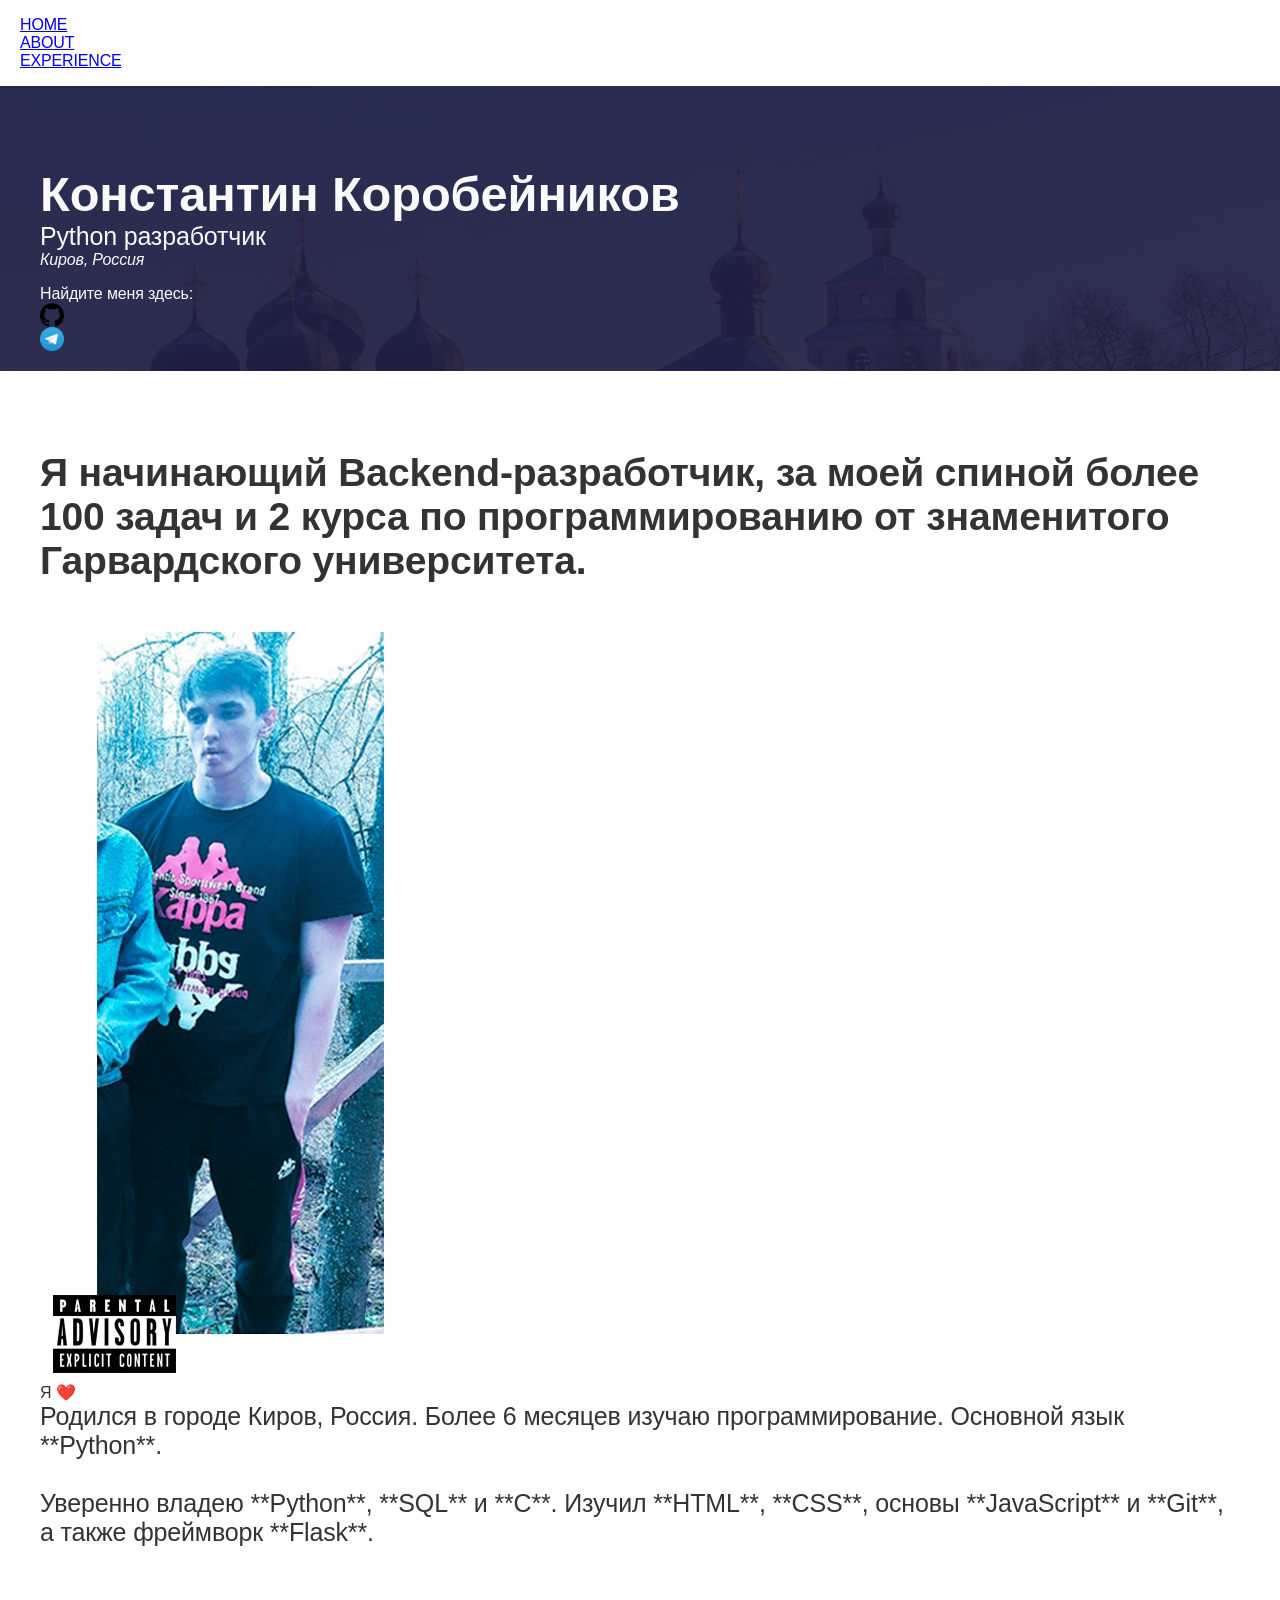
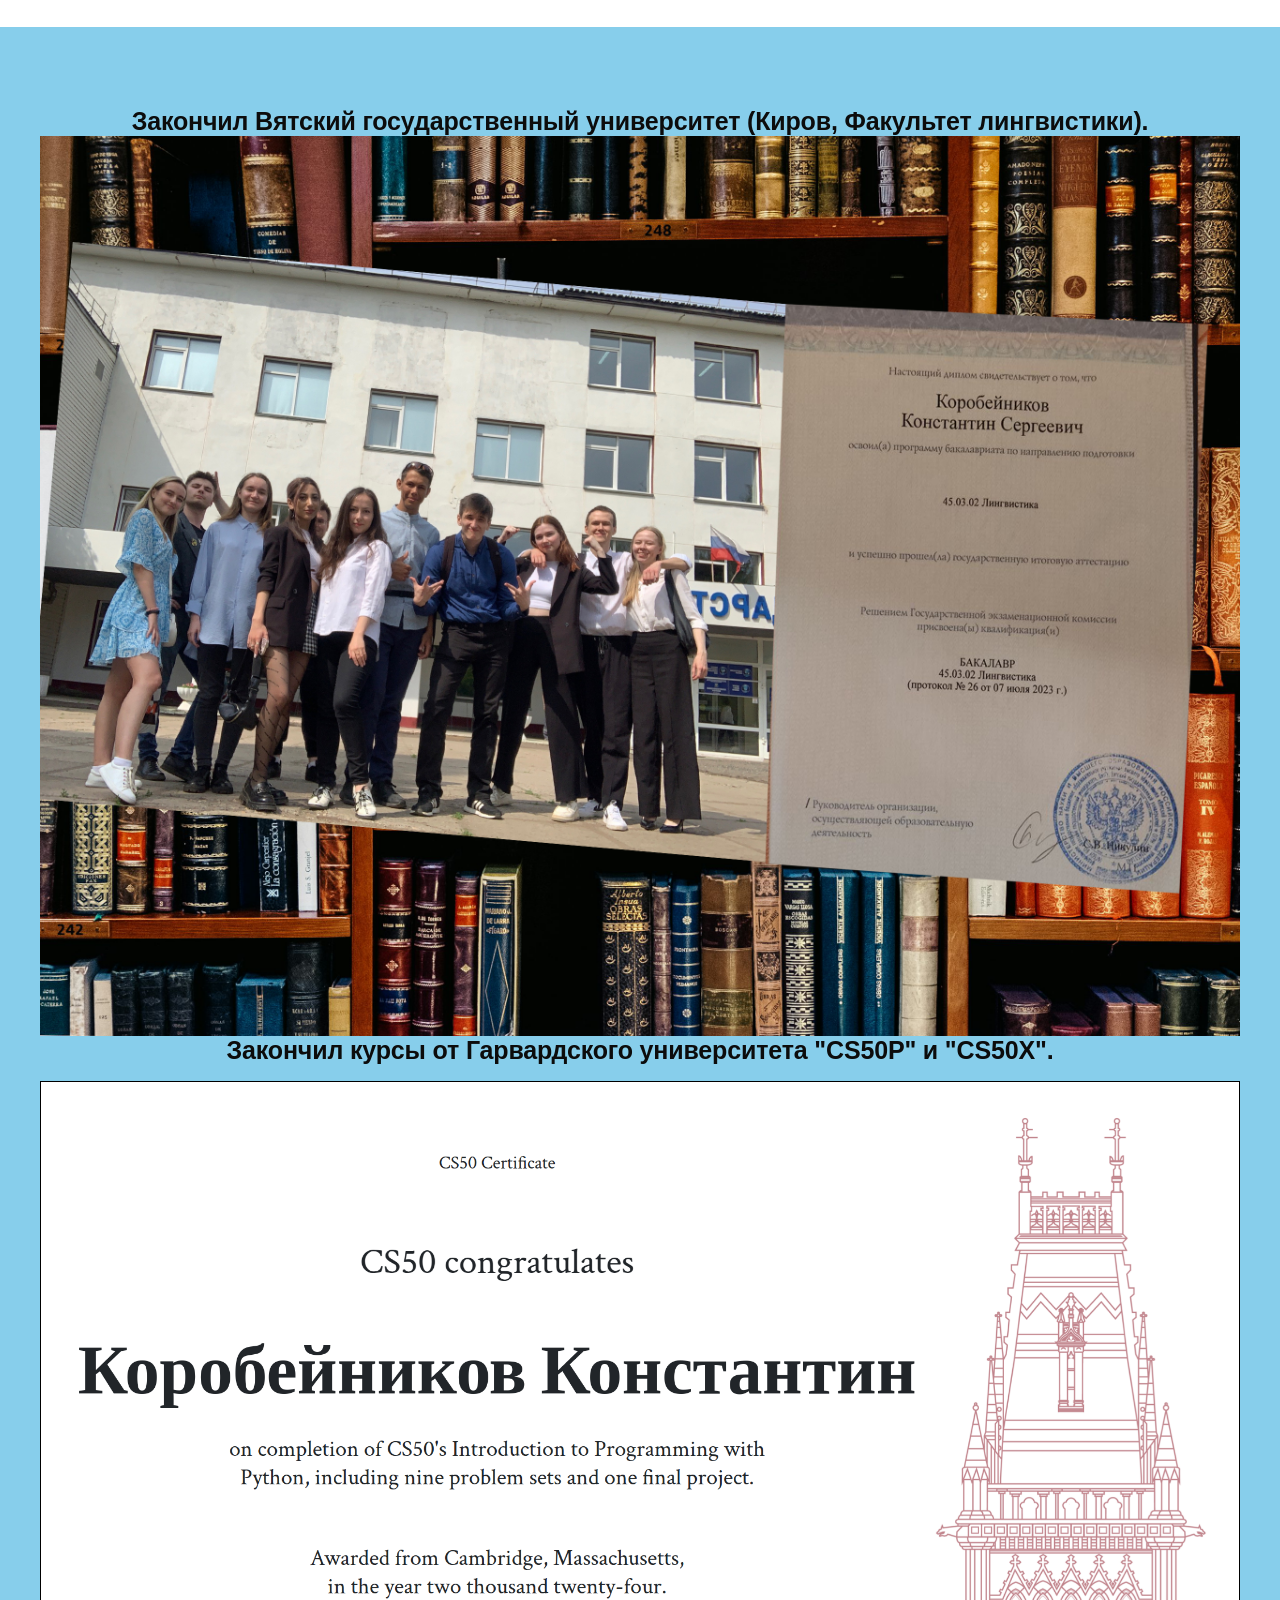
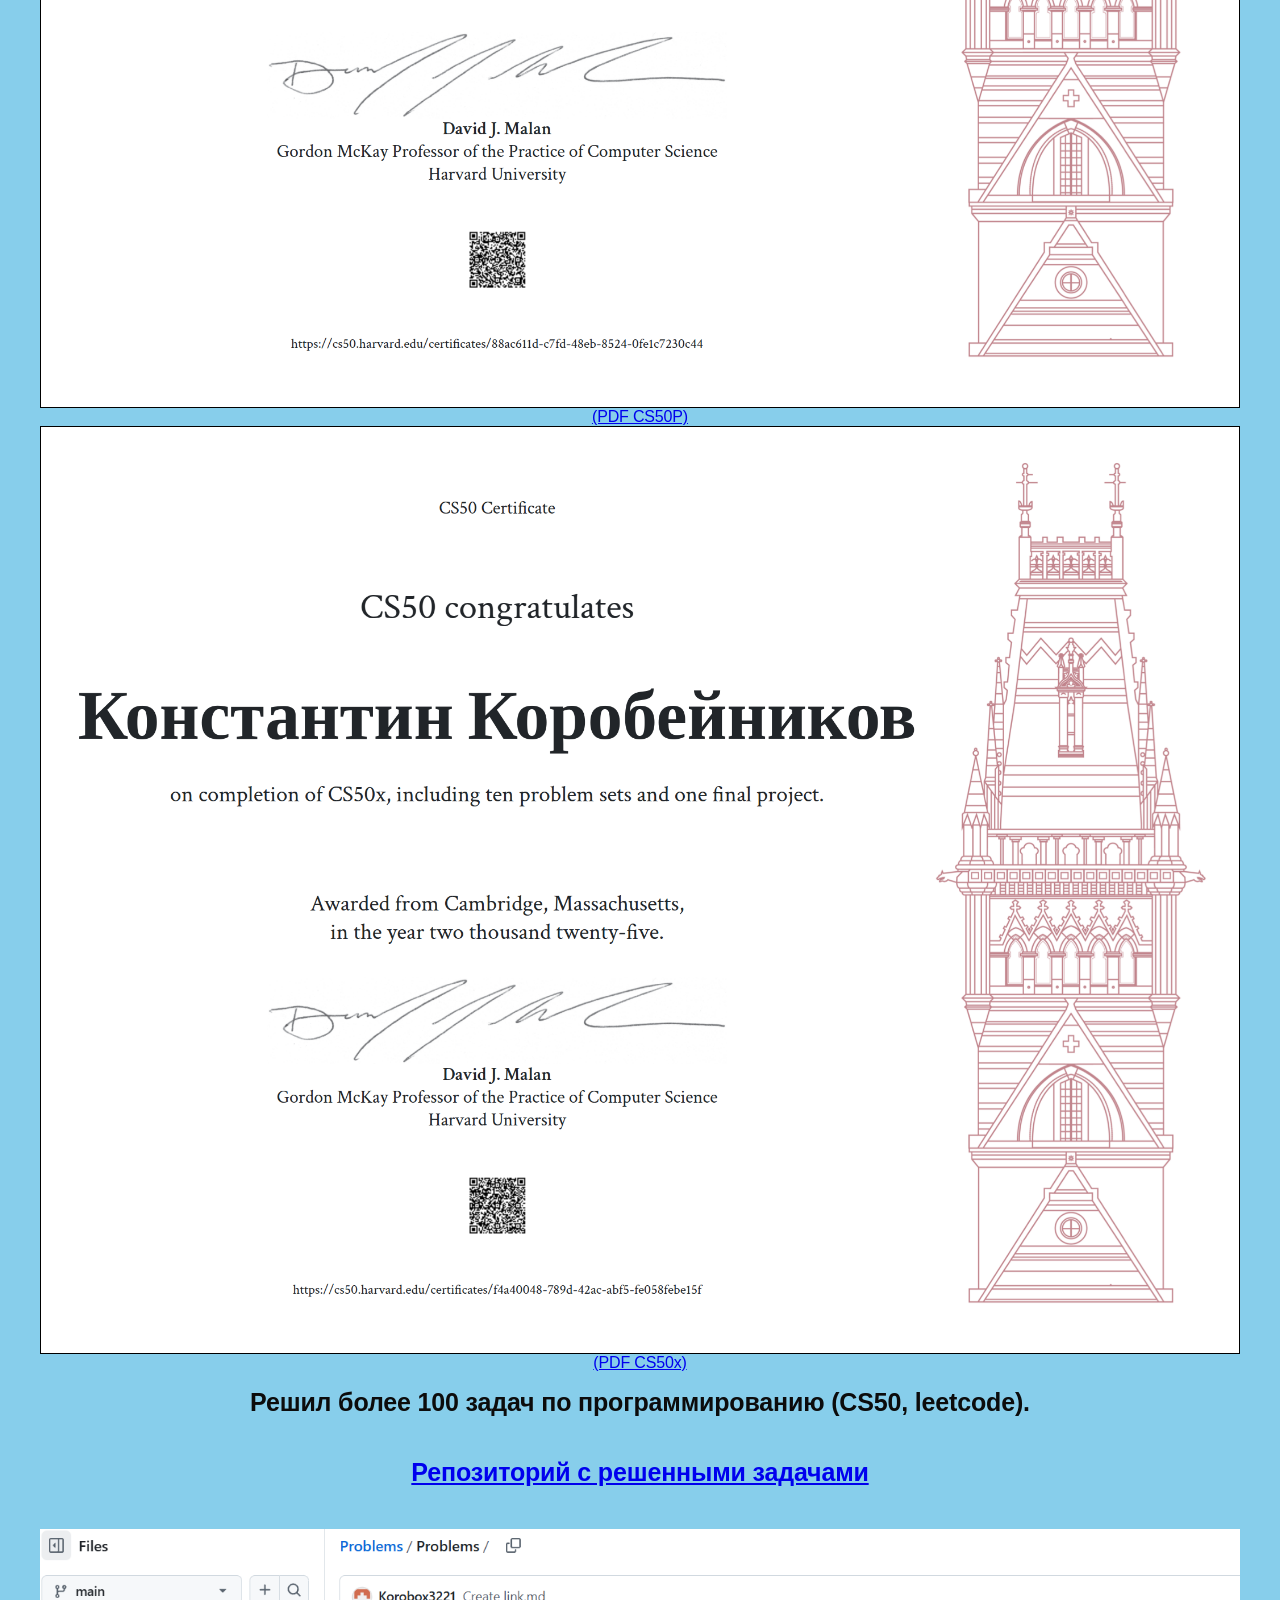
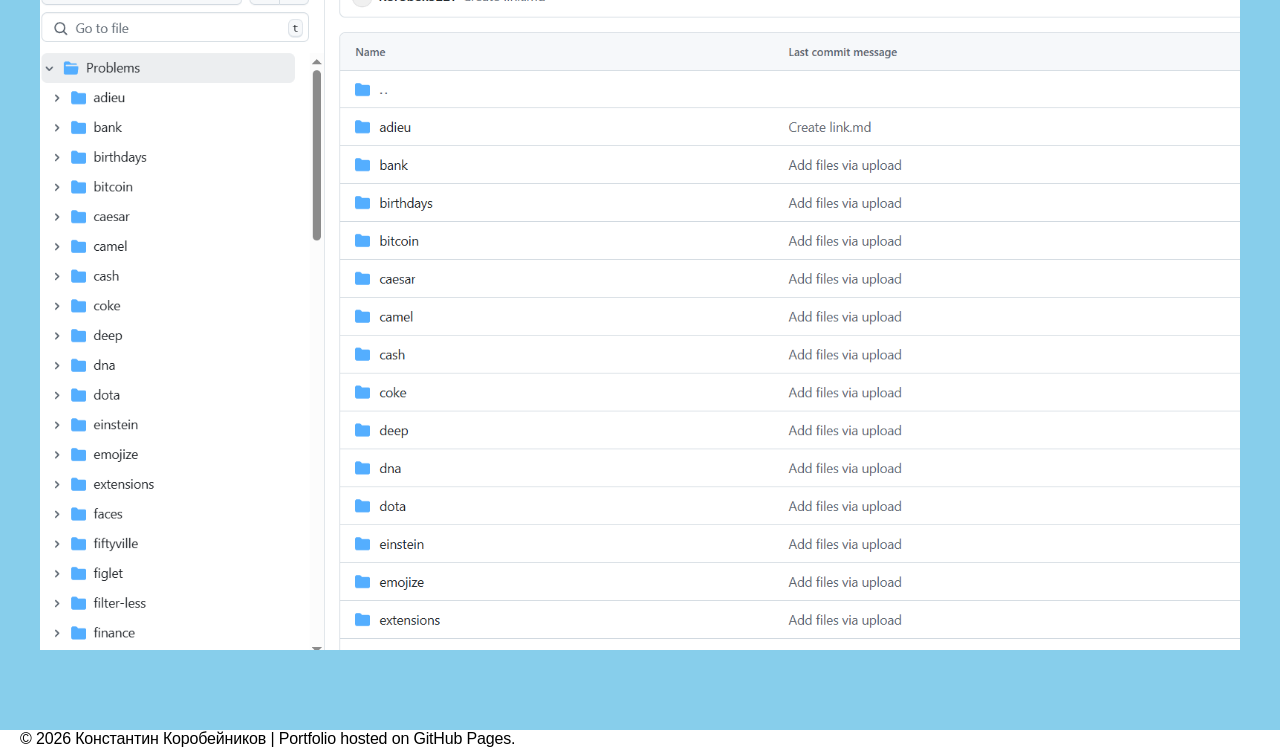
==== commit 80968f2e: "Update index.html" ====
--- a/index.html
+++ b/index.html
@@ -1,1015 +1,135 @@
 <!DOCTYPE html>
-<html lang="ru">
+<html lang="en">
   <head>
     <meta charset="UTF-8" />
     <meta name="viewport" content="width=device-width, initial-scale=1.0" />
-    <title>Константин Коробейников - Python разработчик</title>
-    <link rel="icon" type="image/x-icon" href="/static/port.svg">
-    <style>
-      /* @link https://utopia.fyi/type/calculator?c=320,18,1.2,1240,20,1.25,5,2,&s=0.75|0.5|0.25,1.5|2|3|4|6,s-l&g=s,l,xl,12 */
-      :root {
-        --step--2: clamp(0.7813rem, 0.7747rem + 0.0326vw, 0.8rem);
-        --step--1: clamp(0.9375rem, 0.9158rem + 0.1087vw, 1rem);
-        --step-0: clamp(1.125rem, 1.0815rem + 0.2174vw, 1.25rem);
-        --step-1: clamp(1.35rem, 1.2761rem + 0.3696vw, 1.5625rem);
-        --step-2: clamp(1.62rem, 1.5041rem + 0.5793vw, 1.9531rem);
-        --step-3: clamp(1.944rem, 1.771rem + 0.8651vw, 2.4414rem);
-        --step-4: clamp(2.3328rem, 2.0827rem + 1.2504vw, 3.0518rem);
-        --step-5: clamp(2.7994rem, 2.4462rem + 1.7658vw, 3.8147rem);
-        
-        /* @link https://utopia.fyi/space/calculator?c=320,18,1.2,1240,20,1.25,5,2,&s=0.75|0.5|0.25,1.5|2|3|4|6,s-l&g=s,l,xl,12 */
-        --space-3xs: clamp(0.3125rem, 0.3125rem + 0vw, 0.3125rem);
-        --space-2xs: clamp(0.5625rem, 0.5408rem + 0.1087vw, 0.625rem);
-        --space-xs: clamp(0.875rem, 0.8533rem + 0.1087vw, 0.9375rem);
-        --space-s: clamp(1.125rem, 1.0815rem + 0.2174vw, 1.25rem);
-        --space-m: clamp(1.6875rem, 1.6223rem + 0.3261vw, 1.875rem);
-        --space-l: clamp(2.25rem, 2.163rem + 0.4348vw, 2.5rem);
-        --space-xl: clamp(3.375rem, 3.2446rem + 0.6522vw, 3.75rem);
-        --space-2xl: clamp(4.5rem, 4.3261rem + 0.8696vw, 5rem);
-        --space-3xl: clamp(6.75rem, 6.4891rem + 1.3043vw, 7.5rem);
-        
-        /* One-up pairs */
-        --space-3xs-2xs: clamp(0.3125rem, 0.2038rem + 0.5435vw, 0.625rem);
-        --space-2xs-xs: clamp(0.5625rem, 0.4321rem + 0.6522vw, 0.9375rem);
-        --space-xs-s: clamp(0.875rem, 0.7446rem + 0.6522vw, 1.25rem);
-        --space-s-m: clamp(1.125rem, 0.8641rem + 1.3043vw, 1.875rem);
-        --space-m-l: clamp(1.6875rem, 1.4049rem + 1.413vw, 2.5rem);
-        --space-l-xl: clamp(2.25rem, 1.7283rem + 2.6087vw, 3.75rem);
-        --space-xl-2xl: clamp(3.375rem, 2.8098rem + 2.8261vw, 5rem);
-        --space-2xl-3xl: clamp(4.5rem, 3.4565rem + 5.2174vw, 7.5rem);
-        
-        /* Custom pairs */
-        --space-s-l: clamp(1.125rem, 0.6467rem + 2.3913vw, 2.5rem);
-        
-        /* Colors */
-        --primary: #8a2be2;
-        --primary-light: #9d50e9;
-        --secondary: #ffd700;
-        --dark: #1a1a40;
-        --light: #f8f9fa;
-        --text: #333333;
-        --text-light: #6c757d;
-        --accent: #00ff19;
-        --success: #2e8b57;
-        --info: #87ceeb;
-      }
-      
-      /* Box sizing rules */
-      *,
-      *::before,
-      *::after {
-        box-sizing: border-box;
-      }
-      
-      /* Remove default margin */
-      body,
-      h1,
-      h2,
-      h3,
-      h4,
-      p,
-      figure,
-      blockquote,
-      dl,
-      dd {
-        margin: 0;
-      }
-      
-      /* Remove list styles on ul, ol elements with a list role, which suggests default styling will be removed */
-      ul[role="list"],
-      ol[role="list"] {
-        list-style: none;
-        padding: 0;
-      }
-      
-      /* Set core root defaults */
-      html {
-        scroll-behavior: smooth;
-      }
-      
-      html:focus-within {
-        scroll-behavior: smooth;
-      }
-      
-      /* Set core body defaults */
-      body {
-        min-height: 100vh;
-        text-rendering: optimizeSpeed;
-        line-height: 1.6;
-        font-family: 'Segoe UI', Tahoma, Geneva, Verdana, sans-serif;
-        color: var(--text);
-        background-color: var(--light);
-      }
-      
-      /* A elements that don't have a class get default styles */
-      a:not([class]) {
-        text-decoration-skip-ink: auto;
-      }
-      
-      /* Make images easier to work with */
-      img,
-      picture {
-        max-width: 100%;
-        display: block;
-      }
-      
-      /* Inherit fonts for inputs and buttons */
-      input,
-      button,
-      textarea,
-      select {
-        font: inherit;
-      }
-      
-      /* Remove all animations and transitions for people that prefer not to see them */
-      @media (prefers-reduced-motion: reduce) {
-        html:focus-within {
-          scroll-behavior: auto;
-        }
-        *,
-        *::before,
-        *::after {
-          animation-duration: 0.01ms !important;
-          animation-iteration-count: 1 !important;
-          transition-duration: 0.01ms !important;
-          scroll-behavior: auto !important;
-        }
-      }
-      
-      /* Focus styles */
-      :focus {
-        outline: 2px dashed var(--accent);
-        outline-offset: 0.25rem;
-      }
-      
-      main:focus {
-        outline: none;
-      }
-      
-      /* Typography */
-      h1, .h1 {
-        font-size: var(--step-5);
-        line-height: 1.1;
-        font-weight: 700;
-      }
-      
-      h2, .h2 {
-        font-size: var(--step-4);
-        line-height: 1.2;
-        font-weight: 600;
-      }
-      
-      h3, .h3 {
-        font-size: var(--step-3);
-        line-height: 1.3;
-        font-weight: 600;
-      }
-      
-      h4, .h4 {
-        font-size: var(--step-2);
-        line-height: 1.4;
-        font-weight: 500;
-      }
-      
-      h5, .h5 {
-        font-size: var(--step-1);
-        line-height: 1.5;
-        font-weight: 500;
-      }
-      
-      p {
-        font-size: var(--step-0);
-        line-height: 1.6;
-      }
-      
-      /* Layout utilities */
-      .wrapper {
-        width: 100%;
-        max-width: 1240px;
-        margin: 0 auto;
-        padding: 0 var(--space-s);
-      }
-      
-      .wrapper_inner {
-        width: 100%;
-        max-width: 800px;
-        margin: 0 auto;
-      }
-      
-      .flex {
-        display: flex;
-        align-items: center;
-        gap: var(--space-s);
-      }
-      
-      .flex_center {
-        justify-content: center;
-      }
-      
-      .flex_around {
-        justify-content: space-around;
-      }
-      
-      .flex_between {
-        justify-content: space-between;
-      }
-      
-      .flex_column {
-        flex-direction: column;
-        align-items: flex-start;
-      }
-      
-      .text_center {
-        text-align: center;
-      }
-      
-      .text_right {
-        text-align: right;
-      }
-      
-      /* Section spacing */
-      section {
-        padding: var(--space-2xl) var(--space-l);
-      }
-      
-      /* Header styles */
-      .site_header {
-        position: fixed;
-        top: 0;
-        left: 0;
-        width: 100%;
-        padding: var(--space-s) 0;
-        background-color: rgba(26, 26, 64, 0.95);
-        backdrop-filter: blur(10px);
-        z-index: 1000;
-        transition: all 0.3s ease;
-      }
-      
-      .site_header.scrolled {
-        padding: var(--space-2xs) 0;
-        box-shadow: 0 2px 10px rgba(0, 0, 0, 0.1);
-      }
-      
-      .site_header_nav ul {
-        display: flex;
-        gap: var(--space-m);
-      }
-      
-      .site_header_nav ul li a {
-        text-decoration: none;
-        color: #fff;
-        font-weight: 500;
-        transition: color 0.3s ease;
-        position: relative;
-      }
-      
-      .site_header_nav ul li a:hover {
-        color: var(--primary-light);
-      }
-      
-      .site_header_nav ul li a::after {
-        content: '';
-        position: absolute;
-        width: 0;
-        height: 2px;
-        bottom: -5px;
-        left: 0;
-        background-color: var(--primary-light);
-        transition: width 0.3s ease;
-      }
-      
-      .site_header_nav ul li a:hover::after {
-        width: 100%;
-      }
-      
-      /* Hero section */
-      #hero {
-        background: linear-gradient(rgba(26, 26, 64, 0.9), rgba(26, 26, 64, 0.9)), 
-                    url("/static/Kirov.jpg");
-        background-size: cover;
-        background-position: center;
-        background-attachment: fixed;
-        color: #fff;
-        min-height: 100vh;
-        display: flex;
-        flex-direction: column;
-        justify-content: center;
-        position: relative;
-        padding-top: 80px;
-      }
-      
-      .hero_content {
-        padding: var(--space-3xl) 0;
-      }
-      
-      .hero_content h1 {
-        margin-bottom: var(--space-s);
-        background: linear-gradient(90deg, #fff, var(--primary-light));
-        -webkit-background-clip: text;
-        background-clip: text;
-        color: transparent;
-      }
-      
-      .hero_content .h5 {
-        color: var(--secondary);
-        margin-bottom: var(--space-l);
-        font-size: var(--step-1);
-      }
-      
-      .hero_social {
-        margin-top: var(--space-xl);
-        padding: var(--space-m) 0;
-        border-top: 1px solid rgba(255, 255, 255, 0.2);
-      }
-      
-      .hero_social address {
-        font-style: normal;
-      }
-      
-      .social_links {
-        display: flex;
-        gap: var(--space-s);
-      }
-      
-      .social_links a {
-        display: flex;
-        align-items: center;
-        justify-content: center;
-        width: 40px;
-        height: 40px;
-        border-radius: 50%;
-        background-color: rgba(255, 255, 255, 0.1);
-        transition: all 0.3s ease;
-      }
-      
-      .social_links a:hover {
-        background-color: var(--primary);
-        transform: translateY(-3px);
-      }
-      
-      /* About section */
-      #about {
-        background-color: #fff;
-        position: relative;
-      }
-      
-      .about_intro {
-        margin-bottom: var(--space-xl);
-      }
-      
-      .about_content {
-        display: grid;
-        grid-template-columns: 1fr 2fr;
-        gap: var(--space-xl);
-        align-items: center;
-        margin-top: var(--space-xl);
-      }
-      
-      @media (max-width: 768px) {
-        .about_content {
-          grid-template-columns: 1fr;
-          gap: var(--space-l);
-        }
-      }
-      
-      .about_figure {
-        text-align: center;
-        position: relative;
-      }
-      
-      .about_img {
-        width: 100%;
-        max-width: 300px;
-        height: auto;
-        border-radius: 10px;
-        box-shadow: 0 10px 30px rgba(0, 0, 0, 0.1);
-        transition: transform 0.3s ease;
-      }
-      
-      .about_img:hover {
-        transform: scale(1.03);
-      }
-      
-      .about_caption {
-        margin-top: var(--space-s);
-        font-style: italic;
-        color: var(--text-light);
-      }
-      
-      .skills_list {
-        display: grid;
-        grid-template-columns: repeat(auto-fill, minmax(150px, 1fr));
-        gap: var(--space-s);
-        margin-top: var(--space-m);
-      }
-      
-      .skill_item {
-        background-color: var(--light);
-        padding: var(--space-s);
-        border-radius: 8px;
-        text-align: center;
-        transition: transform 0.3s ease, box-shadow 0.3s ease;
-      }
-      
-      .skill_item:hover {
-        transform: translateY(-5px);
-        box-shadow: 0 5px 15px rgba(0, 0, 0, 0.1);
-      }
-      
-      /* Work/Experience section */
-      #work {
-        background-color: var(--info);
-        position: relative;
-      }
-      
-      .education_item, .certification_item {
-        background-color: #fff;
-        border-radius: 10px;
-        padding: var(--space-l);
-        margin-bottom: var(--space-l);
-        box-shadow: 0 5px 15px rgba(0, 0, 0, 0.05);
-        transition: transform 0.3s ease, box-shadow 0.3s ease;
-      }
-      
-      .education_item:hover, .certification_item:hover {
-        transform: translateY(-5px);
-        box-shadow: 0 10px 25px rgba(0, 0, 0, 0.1);
-      }
-      
-      .work_logos {
-        display: grid;
-        grid-template-columns: repeat(auto-fit, minmax(250px, 1fr));
-        gap: var(--space-l);
-        margin-top: var(--space-xl);
-      }
-      
-      .cert_logo {
-        text-align: center;
-      }
-      
-      .cert_logo img {
-        width: 100%;
-        max-width: 200px;
-        border-radius: 8px;
-        border: 3px solid var(--primary);
-        transition: transform 0.3s ease;
-      }
-      
-      .cert_logo img:hover {
-        transform: scale(1.05);
-      }
-      
-      .cert_link {
-        display: inline-block;
-        margin-top: var(--space-xs);
-        color: var(--primary);
-        font-weight: 500;
-        text-decoration: none;
-        transition: color 0.3s ease;
-      }
-      
-      .cert_link:hover {
-        color: var(--primary-light);
-        text-decoration: underline;
-      }
-      
-      .problems_section {
-        margin-top: var(--space-2xl);
-        text-align: center;
-      }
-      
-      .problems_link {
-        display: inline-block;
-        margin-top: var(--space-m);
-        padding: var(--space-s) var(--space-l);
-        background-color: var(--primary);
-        color: white;
-        text-decoration: none;
-        border-radius: 30px;
-        font-weight: 500;
-        transition: all 0.3s ease;
-      }
-      
-      .problems_link:hover {
-        background-color: var(--primary-light);
-        transform: translateY(-3px);
-        box-shadow: 0 5px 15px rgba(0, 0, 0, 0.1);
-      }
-      
-      /* Projects section */
-      #projects {
-        background-color: var(--light);
-      }
-      
-      .projects_grid {
-        display: grid;
-        grid-template-columns: repeat(auto-fill, minmax(300px, 1fr));
-        gap: var(--space-l);
-        margin-top: var(--space-xl);
-      }
-      
-      .project_card {
-        background-color: #fff;
-        border-radius: 10px;
-        overflow: hidden;
-        box-shadow: 0 5px 15px rgba(0, 0, 0, 0.05);
-        transition: transform 0.3s ease, box-shadow 0.3s ease;
-      }
-      
-      .project_card:hover {
-        transform: translateY(-5px);
-        box-shadow: 0 10px 25px rgba(0, 0, 0, 0.1);
-      }
-      
-      .project_image {
-        height: 200px;
-        background-color: var(--dark);
-        display: flex;
-        align-items: center;
-        justify-content: center;
-        color: white;
-        font-weight: 500;
-      }
-      
-      .project_content {
-        padding: var(--space-l);
-      }
-      
-      .project_links {
-        display: flex;
-        gap: var(--space-s);
-        margin-top: var(--space-m);
-      }
-      
-      .project_link {
-        padding: var(--space-2xs) var(--space-s);
-        background-color: var(--primary);
-        color: white;
-        text-decoration: none;
-        border-radius: 5px;
-        font-size: var(--step--1);
-        transition: background-color 0.3s ease;
-      }
-      
-      .project_link:hover {
-        background-color: var(--primary-light);
-      }
-      
-      /* Contact section */
-      #contact {
-        background-color: var(--dark);
-        color: #fff;
-      }
-      
-      .contact_content {
-        display: grid;
-        grid-template-columns: 1fr 1fr;
-        gap: var(--space-xl);
-        margin-top: var(--space-xl);
-      }
-      
-      @media (max-width: 768px) {
-        .contact_content {
-          grid-template-columns: 1fr;
-        }
-      }
-      
-      .contact_info {
-        display: flex;
-        flex-direction: column;
-        gap: var(--space-m);
-      }
-      
-      .contact_item {
-        display: flex;
-        align-items: center;
-        gap: var(--space-s);
-      }
-      
-      .contact_icon {
-        width: 40px;
-        height: 40px;
-        background-color: rgba(255, 255, 255, 0.1);
-        border-radius: 50%;
-        display: flex;
-        align-items: center;
-        justify-content: center;
-      }
-      
-      .contact_form {
-        display: flex;
-        flex-direction: column;
-        gap: var(--space-m);
-      }
-      
-      .form_group {
-        display: flex;
-        flex-direction: column;
-      }
-      
-      label {
-        margin-bottom: var(--space-2xs);
-        font-weight: 500;
-      }
-      
-      input[type="text"],
-      input[type="email"],
-      textarea {
-        width: 100%;
-        padding: var(--space-s);
-        border: 1px solid rgba(255, 255, 255, 0.2);
-        border-radius: 5px;
-        background-color: rgba(255, 255, 255, 0.1);
-        color: #fff;
-        transition: border-color 0.3s ease;
-      }
-      
-      input[type="text"]:focus,
-      input[type="email"]:focus,
-      textarea:focus {
-        border-color: var(--primary);
-      }
-      
-      textarea {
-        resize: vertical;
-        min-height: 150px;
-      }
-      
-      button[type="submit"] {
-        padding: var(--space-s) var(--space-l);
-        border: none;
-        border-radius: 5px;
-        background-color: var(--primary);
-        color: white;
-        font-weight: 500;
-        cursor: pointer;
-        transition: background-color 0.3s ease;
-      }
-      
-      button[type="submit"]:hover {
-        background-color: var(--primary-light);
-      }
-      
-      /* Footer section */
-      #footer {
-        background-color: var(--dark);
-        color: #fff;
-        padding: var(--space-l) var(--space-l);
-        text-align: center;
-      }
-      
-      .footer_content {
-        display: flex;
-        flex-direction: column;
-        gap: var(--space-m);
-      }
-      
-      .footer_nav ul {
-        display: flex;
-        justify-content: center;
-        gap: var(--space-m);
-        flex-wrap: wrap;
-      }
-      
-      .footer_nav a {
-        color: #fff;
-        text-decoration: none;
-        transition: color 0.3s ease;
-      }
-      
-      .footer_nav a:hover {
-        color: var(--primary-light);
-      }
-      
-      .copyright {
-        color: var(--text-light);
-        font-size: var(--step--1);
-      }
-      
-      /* Responsive adjustments */
-      @media (max-width: 768px) {
-        .site_header_nav ul {
-          flex-direction: column;
-          gap: var(--space-s);
-        }
-        
-        .hero_social {
-          flex-direction: column;
-          gap: var(--space-m);
-        }
-        
-        .work_logos {
-          grid-template-columns: 1fr;
-        }
-      }
-      
-      /* Animation for scroll reveal */
-      .reveal {
-        opacity: 0;
-        transform: translateY(30px);
-        transition: all 0.8s ease;
-      }
-      
-      .reveal.active {
-        opacity: 1;
-        transform: translateY(0);
-      }
-    </style>
+    <link rel="stylesheet" href="styles.css" />
+    <title>Константин - Портфолио</title>
+    <link rel="icon" type="image/x-icon" href="static/port.svg" />
   </head>
   <body>
-    <header class="site_header" id="header">
+    <header class="site-header">
       <div class="wrapper">
-        <nav class="site_header_nav">
-          <ul role="list" class="flex flex_center">
-            <li><a href="#hero">ГЛАВНАЯ</a></li>
-            <li><a href="#about">ОБО МНЕ</a></li>
-            <li><a href="#work">ОБРАЗОВАНИЕ</a></li>
-            <li><a href="#projects">ПРОЕКТЫ</a></li>
-            <li><a href="#contact">КОНТАКТЫ</a></li>
+        <nav class="site-header-nav">
+          <ul role="list" class="nav-links">
+            <li><a href="#hero">HOME</a></li>
+            <li><a href="#about">ABOUT</a></li>
+            <li><a href="#work">EXPERIENCE</a></li>
           </ul>
         </nav>
       </div>
     </header>
-    
+
     <main>
-      <section id="hero">
+      <section id="hero" class="section-hero">
         <div class="wrapper">
-          <div class="wrapper_inner">
-            <div class="text_center hero_content reveal">
-              <h1 class="h1">Константин Коробейников</h1>
-              <p class="h5">Python Backend разработчик</p>
-              <p>Создаю эффективные и масштабируемые веб-приложения</p>
-            </div>
+          <div class="hero-content">
+            <h1 class="h2">Константин Коробейников</h1>
+            <p class="h5">Python разработчик</p>
           </div>
-          <div class="hero_social flex flex_between reveal">
+          <div class="hero-social">
             <address>Киров, Россия</address>
-            <div class="social_links">
-              <span>Социальные сети:</span>
-              <a href="https://github.com/Korobox3221" target="_blank" aria-label="GitHub">
-                <img src="/static/git.png" alt="GitHub" width="24" height="24" />
-              </a>
-              <a href="https://t.me/A_man_of_fortune" target="_blank" aria-label="Telegram">
-                <img src="/static/tg.webp" alt="Telegram" width="24" height="24" />
-              </a>
-            </div>
+            <ul role="list" class="social-links">
+              <li>Найдите меня здесь:</li>
+              <li>
+                <a href="https://github.com/Korobox3221" target="_blank" aria-label="GitHub Profile">
+                  <img
+                    src="static/git.png"
+                    alt="GitHub"
+                    width="24"
+                    height="24"
+                  />
+                </a>
+              </li>
+              <li>
+                <a href="https://t.me/A_man_of_fortune" target="_blank" aria-label="Telegram Profile">
+                  <img
+                    src="static/tg.webp"
+                    alt="Telegram"
+                    width="24"
+                    height="24"
+                  />
+                </a>
+              </li>
+            </ul>
           </div>
         </div>
       </section>
-      
-      <section id="about">
+
+      <section id="about" class="section-about">
         <div class="wrapper">
-          <div class="text_center about_intro reveal">
-            <h2>Обо мне</h2>
-            <p class="h5">Я начинающий Backend-разработчик, за моей спиной более 100 задач и 2 курса по программированию от знаменитого Гарвардского университета.</p>
+          <div class="about-intro">
+            <h2 class="h3">
+              Я начинающий Backend-разработчик, за моей спиной более 100 задач
+              и 2 курса по программированию от знаменитого Гарвардского
+              университета.
+            </h2>
           </div>
-          <div class="about_content reveal">
-            <figure class="about_figure">
-              <img src="/static/me.jpg" alt="Константин Коробейников" class="about_img" />
-              <figcaption class="about_caption">Я ❤️ программирование</figcaption>
+          <div class="about-content">
+            <figure class="about-figure">
+              <img src="static/me.jpg" alt="Developer Konstantin" class="about-img" />
+              <figcaption class="about-caption">Я ❤️</figcaption>
             </figure>
-            <div>
-              <p class="h5">
-                Родился в городе Киров, Россия. Более 6 месяцев изучаю программирование. Основной язык Python.
-                Уверенно владею Python, SQL и C. Изучил HTML, CSS, основы JavaScript и Git, а также фреймворк Flask.
-              </p>
-              <div class="skills_list">
-                <div class="skill_item">
-                  <h5>Python</h5>
-                </div>
-                <div class="skill_item">
-                  <h5>Flask</h5>
-                </div>
-                <div class="skill_item">
-                  <h5>SQL</h5>
-                </div>
-                <div class="skill_item">
-                  <h5>HTML/CSS</h5>
-                </div>
-                <div class="skill_item">
-                  <h5>JavaScript</h5>
-                </div>
-                <div class="skill_item">
-                  <h5>Git</h5>
-                </div>
-              </div>
-            </div>
+            <p class="h5 about-text">
+              Родился в городе Киров, Россия. Более 6 месяцев изучаю
+              программирование. Основной язык **Python**.
+              <br /><br />
+              Уверенно владею **Python**, **SQL** и **C**. Изучил **HTML**,
+              **CSS**, основы **JavaScript** и **Git**, а также фреймворк
+              **Flask**.
+            </p>
           </div>
         </div>
       </section>
-      
-      <section id="work">
-        <div class="wrapper">
-          <div class="text_center reveal">
-            <h2>Образование и сертификаты</h2>
-          </div>
-          <div class="wrapper_inner">
-            <div class="education_item reveal">
-              <h4>Вятский государственный университет</h4>
-              <p>Факультет лингвистики</p>
-              <p>Киров, Россия</p>
-            </div>
-            
-            <div class="text_center reveal">
-              <h4 class="h5">Курсы от Гарвардского университета</h4>
-              <div class="work_logos">
-                <div class="cert_logo">
-                  <a href="https://certificates.cs50.io/88ac611d-c7fd-48eb-8524-0fe1c7230c44.pdf?size=letter" target="_blank">
-                    <img src="static/CS50P.png" alt="CS50P Certificate" />
-                  </a>
-                  <a href="https://certificates.cs50.io/88ac611d-c7fd-48eb-8524-0fe1c7230c44.pdf?size=letter" target="_blank" class="cert_link">CS50P (PDF)</a>
-                  <p>Python Programming</p>
-                </div>
-                <div class="cert_logo">
-                  <a href="https://certificates.cs50.io/f4a40048-789d-42ac-abf5-fe058febe15f.pdf?size=letter" target="_blank">
-                    <img src="static/CS50x.png" alt="CS50x Certificate" />
-                  </a>
-                  <a href="https://certificates.cs50.io/f4a40048-789d-42ac-abf5-fe058febe15f.pdf?size=letter" target="_blank" class="cert_link">CS50x (PDF)</a>
-                  <p>Computer Science</p>
-                </div>
-              </div>
-            </div>
-            
-            <div class="problems_section reveal">
-              <h4 class="h5">Решил более 100 задач по программированию (CS50, LeetCode)</h4>
-              <a href="https://github.com/Korobox3221/Problems" target="_blank" class="problems_link">Репозиторий с решенными задачами</a>
-            </div>
-          </div>
-        </div>
-      </section>
-      
-      <section id="projects">
-        <div class="wrapper">
-          <div class="text_center reveal">
-            <h2>Мои проекты</h2>
-            <p class="h5">Примеры моих работ и проектов</p>
-          </div>
-          <div class="projects_grid">
-            <div class="project_card reveal">
-              <div class="project_image" style="background-color: #2c3e50;">
-                Задачи CS50
-              </div>
-              <div class="project_content">
-                <h4>Решение задач CS50</h4>
-                <p>Коллекция решенных задач из курсов CS50 по программированию на Python и C.</p>
-                <div class="project_links">
-                  <a href="https://github.com/Korobox3221/Problems" target="_blank" class="project_link">GitHub</a>
-                </div>
-              </div>
-            </div>
-            
-            <div class="project_card reveal">
-              <div class="project_image" style="background-color: #34495e;">
-                Веб-приложение
-              </div>
-              <div class="project_content">
-                <h4>Flask Приложение</h4>
-                <p>Веб-приложение, разработанное с использованием фреймворка Flask и базы данных SQL.</p>
-                <div class="project_links">
-                  <a href="#" class="project_link">GitHub</a>
-                  <a href="#" class="project_link">Демо</a>
-                </div>
-              </div>
-            </div>
-            
-            <div class="project_card reveal">
-              <div class="project_image" style="background-color: #16a085;">
-                Утилита Python
-              </div>
-              <div class="project_content">
-                <h4>Автоматизация задач</h4>
-                <p>Утилита для автоматизации рутинных задач, написанная на Python.</p>
-                <div class="project_links">
-                  <a href="#" class="project_link">GitHub</a>
-                </div>
-              </div>
-            </div>
-          </div>
-        </div>
-      </section>
-      
-      <section id="contact">
-        <div class="wrapper">
-          <div class="text_center reveal">
-            <h2>Свяжитесь со мной</h2>
-            <p class="h5">Готов к новым вызовам и проектам</p>
-          </div>
-          <div class="contact_content reveal">
-            <div class="contact_info">
-              <div class="contact_item">
-                <div class="contact_icon">
-                  <svg width="20" height="20" viewBox="0 0 24 24" fill="none" xmlns="http://www.w3.org/2000/svg">
-                    <path d="M12 2C8.13 2 5 5.13 5 9C5 14.25 12 22 12 22C12 22 19 14.25 19 9C19 5.13 15.87 2 12 2ZM12 11.5C10.62 11.5 9.5 10.38 9.5 9C9.5 7.62 10.62 6.5 12 6.5C13.38 6.5 14.5 7.62 14.5 9C14.5 10.38 13.38 11.5 12 11.5Z" fill="white"/>
-                  </svg>
-                </div>
-                <div>
-                  <h5>Локация</h5>
-                  <p>Киров, Россия</p>
-                </div>
-              </div>
-              
-              <div class="contact_item">
-                <div class="contact_icon">
-                  <svg width="20" height="20" viewBox="0 0 24 24" fill="none" xmlns="http://www.w3.org/2000/svg">
-                    <path d="M20 4H4C2.9 4 2 4.9 2 6V18C2 19.1 2.9 20 4 20H20C21.1 20 22 19.1 22 18V6C22 4.9 21.1 4 20 4ZM20 8L12 13L4 8V6L12 11L20 6V8Z" fill="white"/>
-                  </svg>
-                </div>
-                <div>
-                  <h5>Email</h5>
-                  <p>example@example.com</p>
-                </div>
-              </div>
-              
-              <div class="contact_item">
-                <div class="contact_icon">
-                  <svg width="20" height="20" viewBox="0 0 24 24" fill="none" xmlns="http://www.w3.org/2000/svg">
-                    <path d="M6.62 10.79C8.06 13.62 10.38 15.94 13.21 17.38L15.41 15.18C15.68 14.91 16.08 14.82 16.43 14.94C17.55 15.31 18.76 15.51 20 15.51C20.55 15.51 21 15.96 21 16.51V20C21 20.55 20.55 21 20 21C10.61 21 3 13.39 3 4C3 3.45 3.45 3 4 3H7.5C8.05 3 8.5 3.45 8.5 4C8.5 5.25 8.7 6.45 9.07 7.57C9.18 7.92 9.1 8.31 8.82 8.59L6.62 10.79Z" fill="white"/>
-                  </svg>
-                </div>
-                <div>
-                  <h5>Телефон</h5>
-                  <p>+7 (XXX) XXX-XX-XX</p>
-                </div>
-              </div>
-            </div>
-            
-            <form class="contact_form">
-              <div class="form_group">
-                <label for="name">Имя</label>
-                <input type="text" id="name" name="name" required>
-              </div>
-              
-              <div class="form_group">
-                <label for="email">Email</label>
-                <input type="email" id="email" name="email" required>
-              </div>
-              
-              <div class="form_group">
-                <label for="message">Сообщение</label>
-                <textarea id="message" name="message" required></textarea>
-              </div>
-              
-              <button type="submit">Отправить сообщение</button>
-            </form>
-          </div>
+
+      <section id="work" class="section-work">
+        <div class="wrapper text_center">
+          <h4 class="h5 work-section-title">
+            Закончил Вятский государственный университет (Киров, Факультет
+            лингвистики).
+          </h4>
+          <img src="static/uni.png" alt="University Logo" class="work-logo-lg" />
+          
+          <h4 class="h5 work-section-title">
+            Закончил курсы от Гарвардского университета "CS50P" и "CS50X".
+          </h4>
+          <ul role="list" class="work-logos">
+            <li class="certificate">
+              <a href="https://certificates.cs50.io/88ac611d-c7fd-48eb-8524-0fe1c7230c44.pdf?size=letter" target="_blank" aria-label="CS50P Certificate PDF">
+                <img src="static/CS50P.png" alt="CS50P Certificate" class="work-logo-sm" />
+              </a>
+              <a href="https://certificates.cs50.io/88ac611d-c7fd-48eb-8524-0fe1c7230c44.pdf?size=letter" target="_blank">(PDF CS50P)</a>
+            </li>
+            <li class="certificate">
+              <a href="https://certificates.cs50.io/f4a40048-789d-42ac-abf5-fe058febe15f.pdf?size=letter" target="_blank" aria-label="CS50X Certificate PDF">
+                <img src="static/CS50x.png" alt="CS50X Certificate" class="work-logo-sm" />
+              </a>
+              <a href="https://certificates.cs50.io/f4a40048-789d-42ac-abf5-fe058febe15f.pdf?size=letter" target="_blank">(PDF CS50x)</a>
+            </li>
+          </ul>
+
+          <h4 class="h5 work-section-title">
+            Решил более 100 задач по программированию (CS50, leetcode).
+          </h4>
+          <a href="https://github.com/Korobox3221/Problems" target="_blank" class="repo-link">
+            <h5>Репозиторий с решенными задачами</h5>
+            <img src="static/repo.png" alt="GitHub Repository Screenshot" class="work-logo-lg" />
+          </a>
         </div>
       </section>
     </main>
-    
-    <footer id="footer">
+
+    <footer class="site-footer">
       <div class="wrapper">
-        <div class="footer_content">
-          <div class="footer_nav">
-            <ul role="list" class="flex flex_center">
-              <li><a href="#hero">Главная</a></li>
-              <li><a href="#about">Обо мне</a></li>
-              <li><a href="#work">Образование</a></li>
-              <li><a href="#projects">Проекты</a></li>
-              <li><a href="#contact">Контакты</a></li>
-            </ul>
-          </div>
-          <div class="social_links flex flex_center">
-            <a href="https://github.com/Korobox3221" target="_blank" aria-label="GitHub">
-              <img src="/static/git.png" alt="GitHub" width="24" height="24" />
-            </a>
-            <a href="https://t.me/A_man_of_fortune" target="_blank" aria-label="Telegram">
-              <img src="/static/tg.webp" alt="Telegram" width="24" height="24" />
-            </a>
-          </div>
-          <p class="copyright">© 2023 Константин Коробейников. Все права защищены.</p>
-        </div>
+        <p>
+          &copy; <span id="current-year"></span> Константин Коробейников |
+          Portfolio hosted on GitHub Pages.
+        </p>
       </div>
     </footer>
-    
+
     <script>
-      // Header scroll effect
-      window.addEventListener('scroll', function() {
-        const header = document.getElementById('header');
-        if (window.scrollY > 50) {
-          header.classList.add('scrolled');
-        } else {
-          header.classList.remove('scrolled');
-        }
-      });
-      
-      // Scroll reveal animation
-      function reveal() {
-        const reveals = document.querySelectorAll('.reveal');
-        
-        for (let i = 0; i < reveals.length; i++) {
-          const windowHeight = window.innerHeight;
-          const elementTop = reveals[i].getBoundingClientRect().top;
-          const elementVisible = 150;
-          
-          if (elementTop < windowHeight - elementVisible) {
-            reveals[i].classList.add('active');
-          }
-        }
-      }
-      
-      window.addEventListener('scroll', reveal);
-      // To check the initial state
-      window.addEventListener('load', reveal);
+      document.getElementById('current-year').textContent = new Date().getFullYear();
     </script>
   </body>
 </html>
-
--- a/styles.css
+++ b/styles.css
@@ -0,0 +1,335 @@
+/* @link https://utopia.fyi/type/calculator?c=320,18,1.2,1240,20,1.25,5,2,&s=0.75|0.5|0.25,1.5|2|3|4|6,s-l&g=s,l,xl,12 */
+
+:root {
+  --step--2: clamp(0.7813rem, 0.7747rem + 0.0326vw, 0.8rem);
+  --step--1: clamp(0.9375rem, 0.9158rem + 0.1087vw, 1rem);
+  --step-0: clamp(1.125rem, 1.0815rem + 0.2174vw, 1.25rem);
+  --step-1: clamp(1.35rem, 1.2761rem + 0.3696vw, 1.5625rem);
+  --step-2: clamp(1.62rem, 1.5041rem + 0.5793vw, 1.9531rem);
+  --step-3: clamp(1.944rem, 1.771rem + 0.8651vw, 2.4414rem);
+  --step-4: clamp(2.3328rem, 2.0827rem + 1.2504vw, 3.0518rem);
+  --step-5: clamp(2.7994rem, 2.4462rem + 1.7658vw, 3.8147rem);
+}
+
+/* @link https://utopia.fyi/space/calculator?c=320,18,1.2,1240,20,1.25,5,2,&s=0.75|0.5|0.25,1.5|2|3|4|6,s-l&g=s,l,xl,12 */
+
+:root {
+  --space-3xs: clamp(0.3125rem, 0.3125rem + 0vw, 0.3125rem);
+  --space-2xs: clamp(0.5625rem, 0.5408rem + 0.1087vw, 0.625rem);
+  --space-xs: clamp(0.875rem, 0.8533rem + 0.1087vw, 0.9375rem);
+  --space-s: clamp(1.125rem, 1.0815rem + 0.2174vw, 1.25rem);
+  --space-m: clamp(1.6875rem, 1.6223rem + 0.3261vw, 1.875rem);
+  --space-l: clamp(2.25rem, 2.163rem + 0.4348vw, 2.5rem);
+  --space-xl: clamp(3.375rem, 3.2446rem + 0.6522vw, 3.75rem);
+  --space-2xl: clamp(4.5rem, 4.3261rem + 0.8696vw, 5rem);
+  --space-3xl: clamp(6.75rem, 6.4891rem + 1.3043vw, 7.5rem);
+
+  /* One-up pairs */
+  --space-3xs-2xs: clamp(0.3125rem, 0.2038rem + 0.5435vw, 0.625rem);
+  --space-2xs-xs: clamp(0.5625rem, 0.4321rem + 0.6522vw, 0.9375rem);
+  --space-xs-s: clamp(0.875rem, 0.7446rem + 0.6522vw, 1.25rem);
+  --space-s-m: clamp(1.125rem, 0.8641rem + 1.3043vw, 1.875rem);
+  --space-m-l: clamp(1.6875rem, 1.4049rem + 1.413vw, 2.5rem);
+  --space-l-xl: clamp(2.25rem, 1.7283rem + 2.6087vw, 3.75rem);
+  --space-xl-2xl: clamp(3.375rem, 2.8098rem + 2.8261vw, 5rem);
+  --space-2xl-3xl: clamp(4.5rem, 3.4565rem + 5.2174vw, 7.5rem);
+
+  /* Custom pairs */
+  --space-s-l: clamp(1.125rem, 0.6467rem + 2.3913vw, 2.5rem);
+}
+
+/**
+ * CORE CONFIG
+ * This powers everything from utility class generation to breakpoints
+ * to enabling/disabling pre-built components/utilities.
+ */
+/* Box sizing rules */
+*,
+*::before,
+*::after {
+  box-sizing: border-box;
+  font-family: sans-serif;
+}
+
+/* Remove default margin */
+body,
+h1,
+h2,
+h3,
+h4,
+p,
+figure,
+blockquote,
+dl,
+dd {
+  margin: 0;
+}
+
+/* Remove list styles on ul, ol elements with a list role, which suggests default styling will be removed */
+ul[role="list"],
+ol[role="list"] {
+  list-style: none;
+  padding: 0;
+}
+
+/* Set core root defaults */
+html:focus-within {
+  scroll-behavior: smooth;
+}
+
+/* Set core body defaults */
+body {
+  min-height: 100vh;
+  text-rendering: optimizeSpeed;
+  letter-spacing: -0.01em;
+}
+
+/* A elements that don't have a class get default styles */
+a:not([class]) {
+  text-decoration-skip-ink: auto;
+}
+
+/* Make images easier to work with */
+img,
+picture {
+  max-width: 100%;
+  display: block;
+}
+
+/* Inherit fonts for inputs and buttons */
+input,
+button,
+textarea,
+select {
+  font: inherit;
+}
+
+@media (prefers-reduced-motion: reduce) {
+  html:focus-within {
+    scroll-behavior: auto;
+  }
+}
+
+:focus {
+  outline: 2px dashed #00ff19;
+  outline-offset: 0.25rem;
+}
+
+main:focus {
+  outline: none;
+}
+
+h1,
+.h1 {
+  font-size: var(--step-5);
+}
+
+h2,
+.h2 {
+  font-size: var(--step-4);
+}
+
+h3,
+.h3 {
+  font-size: var(--step-3);
+}
+
+h4,
+.h4 {
+  font-size: var(--step-2);
+}
+
+h5,
+.h5 {
+  font-size: var(--step-1);
+}
+
+/* create the wrappers */
+.wrapper {
+  width: 100%;
+  max-width: 1240px;
+  margin: 0 auto;
+}
+.wrapper_inner {
+  width: 100%;
+  max-width: 800px;
+  margin: 0 auto;
+}
+
+/* define some constants */
+.flex {
+  display: flex;
+  align-items: center;
+  gap: var(--space-s);
+}
+@media (max-width: 468px) {
+  .flex {
+    flex-wrap: wrap;
+  }
+}
+.flex_center {
+  justify-content: center;
+}
+.flex_around {
+  justify-content: space-around;
+}
+.flex_between {
+  justify-content: space-between;
+}
+@media (max-width: 468px) {
+  .flex_around {
+    justify-content: center;
+  }
+  .flex_between {
+    justify-content: center;
+  }
+}
+.text_center {
+  text-align: center;
+}
+.text_right {
+  text-align: right;
+}
+
+/* define spacing */
+.padding-top-3xs {
+  padding: var(--space-3xs);
+}
+
+/* Specify the colors for the sections */
+section {
+  padding: var(--space-2xl) var(--space-l);
+}
+section#hero {
+  background: linear-gradient(rgba(26, 26, 64, 0.9), rgba(26, 26, 64, 0.9)),
+    url("/static/Kirov.jpg");
+  padding-bottom: 4px;
+  background-size: cover;
+  background-position: top;
+  background-attachment: scroll;
+  color: #fafafa;
+  --color-accent: #8a2be2;
+}
+section#about {
+  background-color: #ffffff;
+  color: #333;
+  --color-accent: #ffd700;
+}
+section#work {
+  background-color: #87ceeb;
+  color: #0c0c0c;
+  --color-accent: #2e8b57;
+}
+section#contact {
+  background-color: #4b0082;
+  color: #e6e6fa;
+  --color-accent: #ff4500;
+}
+section#footer {
+  background-color: #1a1a40;
+  color: #fafafa;
+  --color-accent: #8a2be2;
+}
+
+/* style the header */
+.site_header {
+  padding: var(--space-s) 0;
+  background: linear-gradient(rgba(26, 26, 64, 0.9), rgba(26, 26, 64, 0.9));
+}
+.site_header_nav ul li a {
+  text-decoration: none;
+  color: #fff;
+}
+
+/* hero css */
+.hero_content {
+  padding: var(--space-3xl) 0;
+}
+.hero_content h1 {
+  margin-bottom: var(--space-s);
+}
+.hero_social {
+  padding-top: var(--space-3xl);
+}
+
+/* about section */
+.about_content {
+  padding: var(--space-xl) 0;
+  transform: skewX(-10deg);
+}
+@media (max-width: 468px) {
+  .about_content {
+    transform: skewX(0deg);
+  }
+}
+.about_figure {
+  padding: var(--space-xl) 0;
+  box-shadow: 0 4px 6px rgba(0, 0, 0, 0.1);
+  border: 2px solid #ccc;
+  display: inline-block;
+  padding: 5px;
+}
+.about_img {
+  width: 500px;
+  height: 400px;
+  object-fit: cover;
+}
+.about_caption {
+  padding: var(--space-3xs) 0;
+}
+
+/* work section */
+.work_logos {
+  margin-top: var(--space-xl);
+}
+
+/* contact section */
+.contact_form {
+  display: flex;
+  flex-direction: column;
+  gap: 20px;
+}
+
+.form_group {
+  display: flex;
+  flex-direction: column;
+}
+
+label {
+  margin-bottom: 5px;
+  font-weight: bold;
+}
+
+input[type="text"],
+input[type="email"],
+textarea {
+  width: 100%;
+  padding: 10px;
+  border: 1px solid #ccc;
+  border-radius: 4px;
+  box-shadow: 0 2px 4px rgba(0, 0, 0, 0.1);
+  margin-bottom: 10px;
+}
+
+textarea {
+  resize: vertical;
+  height: 150px;
+}
+
+button[type="submit"] {
+  padding: 10px 20px;
+  border: none;
+  border-radius: 4px;
+  background-color: #007bff;
+  color: white;
+  cursor: pointer;
+}
+
+button[type="submit"]:hover {
+  background-color: #0056b3;
+}
+
+/* footer section */
+section#footer {
+  padding: var(--space-l) var(--space-l);
+}
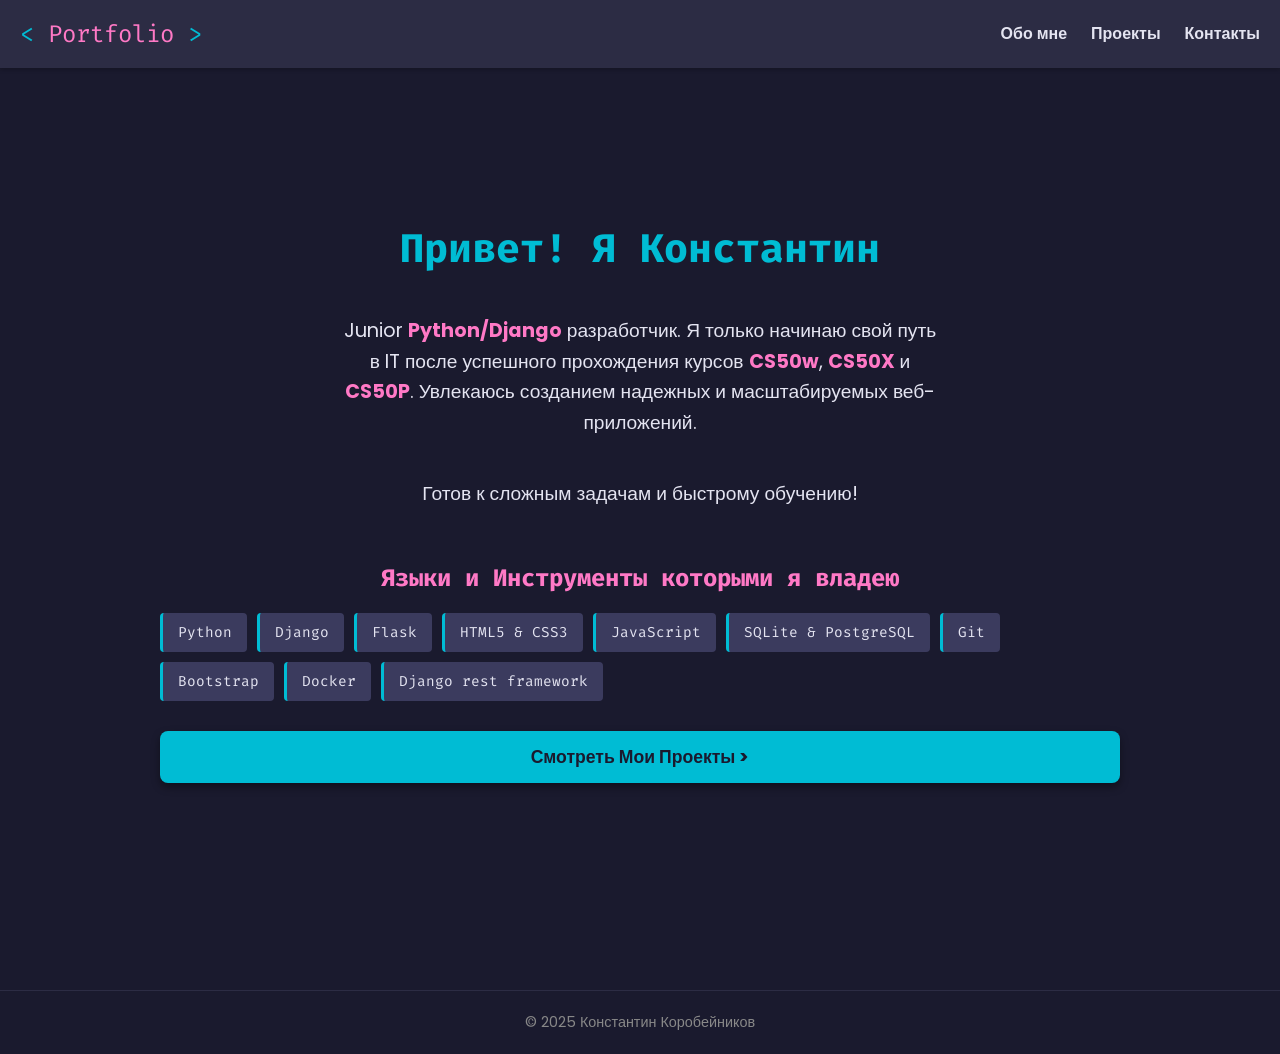
==== commit 3da5a2d7: "main" ====
--- a/index.html
+++ b/index.html
@@ -1,135 +1,59 @@
 <!DOCTYPE html>
-<html lang="en">
-  <head>
-    <meta charset="UTF-8" />
-    <meta name="viewport" content="width=device-width, initial-scale=1.0" />
-    <link rel="stylesheet" href="styles.css" />
-    <title>Константин - Портфолио</title>
-    <link rel="icon" type="image/x-icon" href="static/port.svg" />
-  </head>
-  <body>
-    <header class="site-header">
-      <div class="wrapper">
-        <nav class="site-header-nav">
-          <ul role="list" class="nav-links">
-            <li><a href="#hero">HOME</a></li>
-            <li><a href="#about">ABOUT</a></li>
-            <li><a href="#work">EXPERIENCE</a></li>
-          </ul>
-        </nav>
-      </div>
-    </header>
+<html lang="ru">
+<head>
+    <meta charset="UTF-8">
+    <meta name="viewport" content="width=device-width, initial-scale=1.0">
+    <title>Портфолио | Младший Django Разработчик</title>
+    <link rel="stylesheet" href="style.css">
+    <link href="https://fonts.googleapis.com/css2?family=Fira+Code:wght@400;700&family=Poppins:wght@400;600&display=swap" rel="stylesheet">
+</head>
+<body>
 
-    <main>
-      <section id="hero" class="section-hero">
-        <div class="wrapper">
-          <div class="hero-content">
-            <h1 class="h2">Константин Коробейников</h1>
-            <p class="h5">Python разработчик</p>
-          </div>
-          <div class="hero-social">
-            <address>Киров, Россия</address>
-            <ul role="list" class="social-links">
-              <li>Найдите меня здесь:</li>
-              <li>
-                <a href="https://github.com/Korobox3221" target="_blank" aria-label="GitHub Profile">
-                  <img
-                    src="static/git.png"
-                    alt="GitHub"
-                    width="24"
-                    height="24"
-                  />
-                </a>
-              </li>
-              <li>
-                <a href="https://t.me/A_man_of_fortune" target="_blank" aria-label="Telegram Profile">
-                  <img
-                    src="static/tg.webp"
-                    alt="Telegram"
-                    width="24"
-                    height="24"
-                  />
-                </a>
-              </li>
-            </ul>
-          </div>
+    <nav>
+        <div class="logo">
+            &lt; <span>Portfolio</span> &gt;
         </div>
-      </section>
+        <div>
+            <a href="index.html">Обо мне</a>
+            <a href="projects.html">Проекты</a>
+            <a href="contact.html">Контакты</a>
+        </div>
+    </nav>
 
-      <section id="about" class="section-about">
-        <div class="wrapper">
-          <div class="about-intro">
-            <h2 class="h3">
-              Я начинающий Backend-разработчик, за моей спиной более 100 задач
-              и 2 курса по программированию от знаменитого Гарвардского
-              университета.
-            </h2>
-          </div>
-          <div class="about-content">
-            <figure class="about-figure">
-              <img src="static/me.jpg" alt="Developer Konstantin" class="about-img" />
-              <figcaption class="about-caption">Я ❤️</figcaption>
-            </figure>
-            <p class="h5 about-text">
-              Родился в городе Киров, Россия. Более 6 месяцев изучаю
-              программирование. Основной язык **Python**.
-              <br /><br />
-              Уверенно владею **Python**, **SQL** и **C**. Изучил **HTML**,
-              **CSS**, основы **JavaScript** и **Git**, а также фреймворк
-              **Flask**.
+    <div class="container">
+        <section class="hero">
+            <h1>Привет! Я Константин</h1>
+            <p>
+                Junior <span class="highlight">Python/Django</span> разработчик. 
+                Я только начинаю свой путь в IT после успешного прохождения курсов <span class="highlight">CS50w</span>, <span class="highlight">CS50X</span> и <span class="highlight">CS50P</span>. 
+                Увлекаюсь созданием надежных и масштабируемых веб-приложений. 
             </p>
-          </div>
-        </div>
-      </section>
+            <p>
+                Готов к сложным задачам и быстрому обучению!
+            </p>
+            <div class="skills-container">
+                <h3>Языки и Инструменты которыми я владею</h3>
+                <div class="skill-list">
+                    <span class="skill-tag">Python</span>
+                    <span class="skill-tag">Django</span>
+                    <span class="skill-tag">Flask</span>
+                    <span class="skill-tag">HTML5 & CSS3</span>
+                    <span class="skill-tag">JavaScript</span>
+                    <span class="skill-tag">SQLite & PostgreSQL</span>
+                    <span class="skill-tag">Git</span>
+                    <span class="skill-tag">Bootstrap</span>
+                    <span class="skill-tag">Docker</span>
+                    <span class="skill-tag">Django rest framework</span>
+                    </div>
+            </div>
+            <a href="projects.html" class="cta-button">Смотреть Мои Проекты &gt;</a> 
+        </section>
 
-      <section id="work" class="section-work">
-        <div class="wrapper text_center">
-          <h4 class="h5 work-section-title">
-            Закончил Вятский государственный университет (Киров, Факультет
-            лингвистики).
-          </h4>
-          <img src="static/uni.png" alt="University Logo" class="work-logo-lg" />
-          
-          <h4 class="h5 work-section-title">
-            Закончил курсы от Гарвардского университета "CS50P" и "CS50X".
-          </h4>
-          <ul role="list" class="work-logos">
-            <li class="certificate">
-              <a href="https://certificates.cs50.io/88ac611d-c7fd-48eb-8524-0fe1c7230c44.pdf?size=letter" target="_blank" aria-label="CS50P Certificate PDF">
-                <img src="static/CS50P.png" alt="CS50P Certificate" class="work-logo-sm" />
-              </a>
-              <a href="https://certificates.cs50.io/88ac611d-c7fd-48eb-8524-0fe1c7230c44.pdf?size=letter" target="_blank">(PDF CS50P)</a>
-            </li>
-            <li class="certificate">
-              <a href="https://certificates.cs50.io/f4a40048-789d-42ac-abf5-fe058febe15f.pdf?size=letter" target="_blank" aria-label="CS50X Certificate PDF">
-                <img src="static/CS50x.png" alt="CS50X Certificate" class="work-logo-sm" />
-              </a>
-              <a href="https://certificates.cs50.io/f4a40048-789d-42ac-abf5-fe058febe15f.pdf?size=letter" target="_blank">(PDF CS50x)</a>
-            </li>
-          </ul>
+    </div>
 
-          <h4 class="h5 work-section-title">
-            Решил более 100 задач по программированию (CS50, leetcode).
-          </h4>
-          <a href="https://github.com/Korobox3221/Problems" target="_blank" class="repo-link">
-            <h5>Репозиторий с решенными задачами</h5>
-            <img src="static/repo.png" alt="GitHub Repository Screenshot" class="work-logo-lg" />
-          </a>
-        </div>
-      </section>
-    </main>
-
-    <footer class="site-footer">
-      <div class="wrapper">
-        <p>
-          &copy; <span id="current-year"></span> Константин Коробейников |
-          Portfolio hosted on GitHub Pages.
-        </p>
-      </div>
+    <footer>
+        &copy; 2025 Константин Коробейников
     </footer>
 
-    <script>
-      document.getElementById('current-year').textContent = new Date().getFullYear();
-    </script>
-  </body>
-</html>
+</body>
+</html>
--- a/style.css
+++ b/style.css
@@ -0,0 +1,243 @@
+/* Общие настройки и переменные */
+:root {
+    --bg-color: #1a1a2e;        /* Темно-синий/фиолетовый фон */
+    --text-color: #e4e4f1;      /* Светлый текст */
+    --primary-color: #00bcd4;   /* Яркий акцентный цвет (бирюзовый) */
+    --secondary-color: #ff79c6; /* Вторичный акцент (розовый) */
+    --font-code: 'Fira Code', 'Roboto Mono', monospace; /* Шрифты для кода */
+    --font-body: 'Poppins', sans-serif;
+    --border-radius: 8px;
+    --spacing: 20px;
+}
+
+/* Сброс стилей и базовые настройки */
+* {
+    margin: 0;
+    padding: 0;
+    box-sizing: border-box;
+}
+
+body {
+    font-family: var(--font-body);
+    background-color: var(--bg-color);
+    color: var(--text-color);
+    line-height: 1.6;
+    padding-top: 60px; /* Для фиксированного навигационного меню */
+}
+
+/* Импорт шрифтов (если вы хотите использовать Fira Code или Poppins) */
+/* В реальном проекте это лучше добавить в head.html через Google Fonts */
+/*
+@import url('https://fonts.googleapis.com/css2?family=Fira+Code:wght@400;700&family=Poppins:wght@400;600&display=swap');
+*/
+
+/* --- Навигация --- */
+nav {
+    position: fixed;
+    top: 0;
+    left: 0;
+    width: 100%;
+    background-color: #2c2c44; /* Чуть светлее фона */
+    padding: 15px var(--spacing);
+    box-shadow: 0 2px 4px rgba(0, 0, 0, 0.2);
+    z-index: 1000;
+    display: flex;
+    justify-content: space-between;
+    align-items: center;
+}
+
+nav a {
+    color: var(--text-color);
+    text-decoration: none;
+    margin-left: var(--spacing);
+    font-weight: 600;
+    transition: color 0.3s;
+}
+
+nav a:hover {
+    color: var(--primary-color);
+}
+
+.logo {
+    font-family: var(--font-code);
+    font-size: 1.5em;
+    color: var(--primary-color);
+}
+.logo span {
+    color: var(--secondary-color);
+}
+
+/* --- Контейнер и Секции --- */
+.container {
+    max-width: 1000px;
+    margin: 0 auto;
+    padding: var(--spacing);
+}
+
+section {
+    padding: 40px 0;
+}
+
+h1, h2 {
+    color: var(--primary-color);
+    font-family: var(--font-code);
+    margin-bottom: 15px;
+}
+
+h1 { font-size: 2.5em; }
+h2 { 
+    font-size: 2em; 
+    border-bottom: 2px solid var(--secondary-color);
+    padding-bottom: 5px;
+    margin-top: 30px;
+}
+
+/* --- Главная страница / Блок "Обо мне" --- */
+.hero {
+    min-height: calc(100vh - 60px); /* Полная высота экрана */
+    display: flex;
+    flex-direction: column;
+    justify-content: center;
+    text-align: center;
+}
+
+.hero p {
+    font-size: 1.2em;
+    max-width: 600px;
+    margin: 20px auto;
+}
+
+.highlight {
+    color: var(--secondary-color);
+    font-weight: bold;
+}
+
+/* --- Стили для Проектов --- */
+.project-grid {
+    display: grid;
+    grid-template-columns: repeat(auto-fit, minmax(300px, 1fr));
+    gap: var(--spacing);
+}
+
+.project-card {
+    background-color: #2c2c44;
+    padding: var(--spacing);
+    border-radius: var(--border-radius);
+    transition: transform 0.3s, box-shadow 0.3s;
+}
+
+.project-card:hover {
+    transform: translateY(-5px);
+    box-shadow: 0 8px 15px rgba(0, 0, 0, 0.3);
+}
+
+.project-card h3 {
+    color: var(--primary-color);
+    font-family: var(--font-code);
+    margin-bottom: 10px;
+}
+
+.project-links a {
+    display: inline-block;
+    color: var(--secondary-color);
+    text-decoration: none;
+    border: 1px solid var(--secondary-color);
+    padding: 5px 10px;
+    border-radius: 4px;
+    margin-right: 10px;
+    margin-top: 10px;
+    transition: background-color 0.3s;
+}
+
+.project-links a:hover {
+    background-color: var(--secondary-color);
+    color: var(--bg-color);
+}
+
+/* --- Стили для Контактов --- */
+.contact-list {
+    list-style: none;
+    margin-top: 20px;
+}
+
+.contact-list li {
+    margin-bottom: 15px;
+    font-size: 1.1em;
+}
+
+.contact-list a {
+    color: var(--primary-color);
+    text-decoration: none;
+    font-weight: bold;
+    border-bottom: 1px dashed var(--primary-color);
+}
+
+.contact-list a:hover {
+    color: var(--secondary-color);
+    border-bottom-color: var(--secondary-color);
+}
+
+/* --- Футер (Подвал) --- */
+footer {
+    text-align: center;
+    padding: 20px 0;
+    margin-top: 50px;
+    border-top: 1px solid #2c2c44;
+    font-size: 0.9em;
+    color: #888;
+}
+
+
+/* --- Стили для Секции Навыков --- */
+.skills-container {
+    margin-top: 30px;
+}
+
+.skills-container h3 {
+    color: var(--secondary-color); /* Розовый/фиолетовый заголовок */
+    font-size: 1.5em;
+    margin-bottom: 15px;
+    font-family: var(--font-code);
+}
+
+.skill-list {
+    display: flex;
+    flex-wrap: wrap;
+    gap: 10px; /* Расстояние между плашками */
+}
+
+.skill-tag {
+    background-color: #3b3b5e; /* Фон плашки (чуть светлее фона страницы) */
+    color: var(--text-color);
+    padding: 8px 15px;
+    border-radius: 4px;
+    font-family: var(--font-code);
+    font-size: 0.9em;
+    transition: background-color 0.3s;
+    border-left: 3px solid var(--primary-color); /* Акцентная левая граница */
+}
+
+.skill-tag:hover {
+    background-color: #4a4a70;
+    cursor: default;
+}
+
+.cta-button {
+    display: inline-block;
+    background-color: var(--primary-color); /* Яркий бирюзовый фон */
+    color: var(--bg-color) !important;       /* Темный текст на светлом фоне */
+    font-weight: 700;
+    padding: 12px 30px;
+    border-radius: var(--border-radius);
+    text-decoration: none;
+    font-size: 1.1em; /* Увеличиваем размер */
+    margin-top: 30px; /* Увеличиваем отступ */
+    transition: background-color 0.3s, transform 0.2s;
+    box-shadow: 0 4px 8px rgba(0, 0, 0, 0.4);
+}
+
+.cta-button:hover {
+    background-color: #00e5ff; /* Немного светлее при наведении */
+    transform: translateY(-2px); /* Небольшой эффект поднятия */
+    box-shadow: 0 6px 12px rgba(0, 0, 0, 0.5);
+}
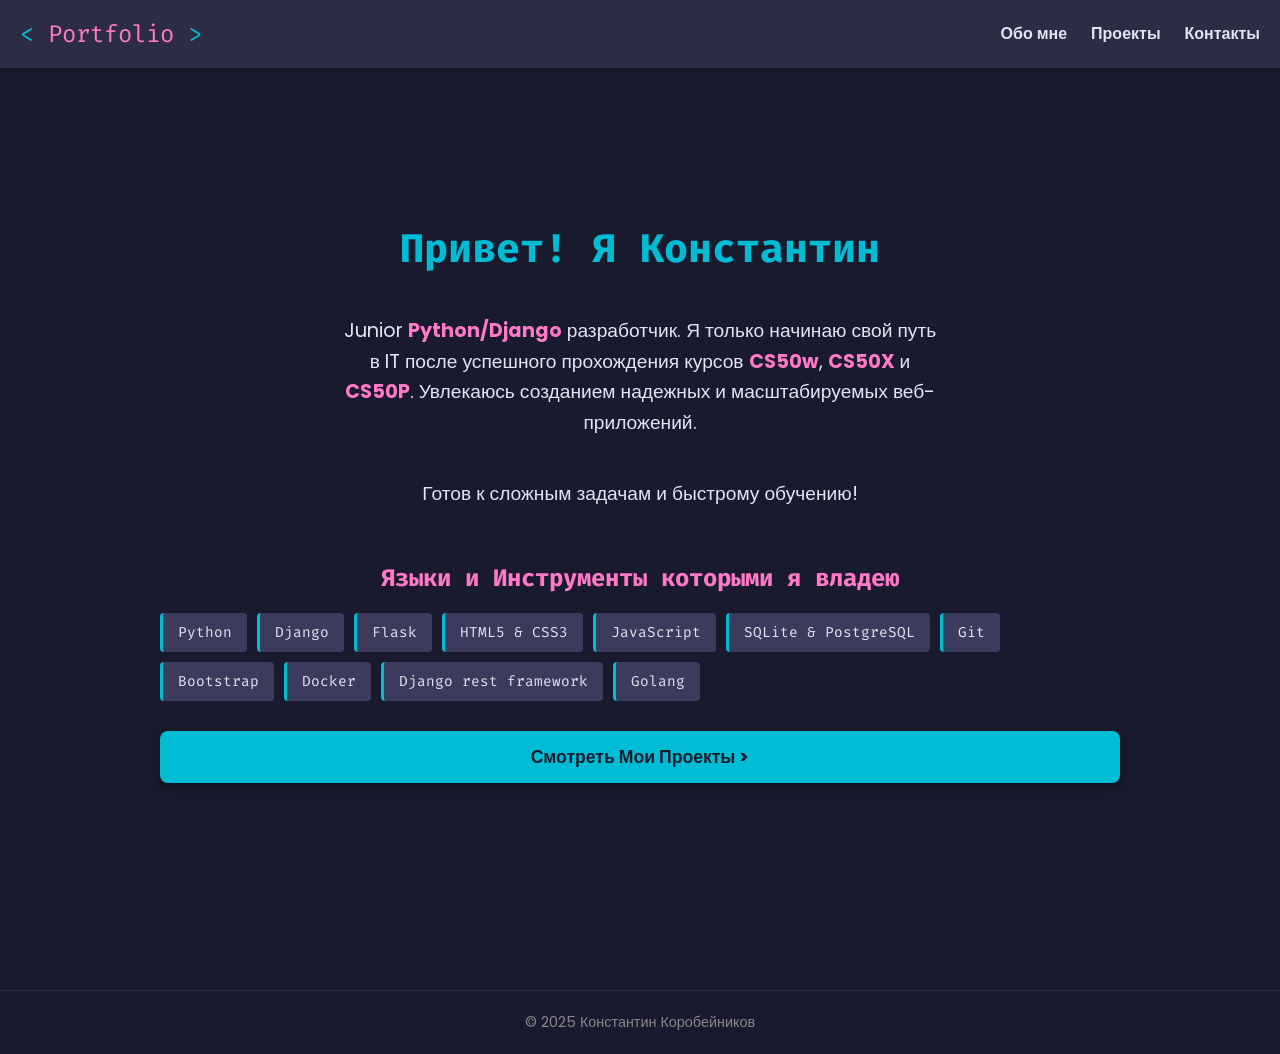
==== commit 02978099: "main" ====
--- a/index.html
+++ b/index.html
@@ -3,7 +3,7 @@
 <head>
     <meta charset="UTF-8">
     <meta name="viewport" content="width=device-width, initial-scale=1.0">
-    <title>Портфолио | Младший Django Разработчик</title>
+    <title>Портфолио | Backend-разработчик</title>
     <link rel="stylesheet" href="style.css">
     <link href="https://fonts.googleapis.com/css2?family=Fira+Code:wght@400;700&family=Poppins:wght@400;600&display=swap" rel="stylesheet">
 </head>
@@ -44,6 +44,7 @@
                     <span class="skill-tag">Bootstrap</span>
                     <span class="skill-tag">Docker</span>
                     <span class="skill-tag">Django rest framework</span>
+                    <span class="skill-tag">Golang</span>
                     </div>
             </div>
             <a href="projects.html" class="cta-button">Смотреть Мои Проекты &gt;</a> 
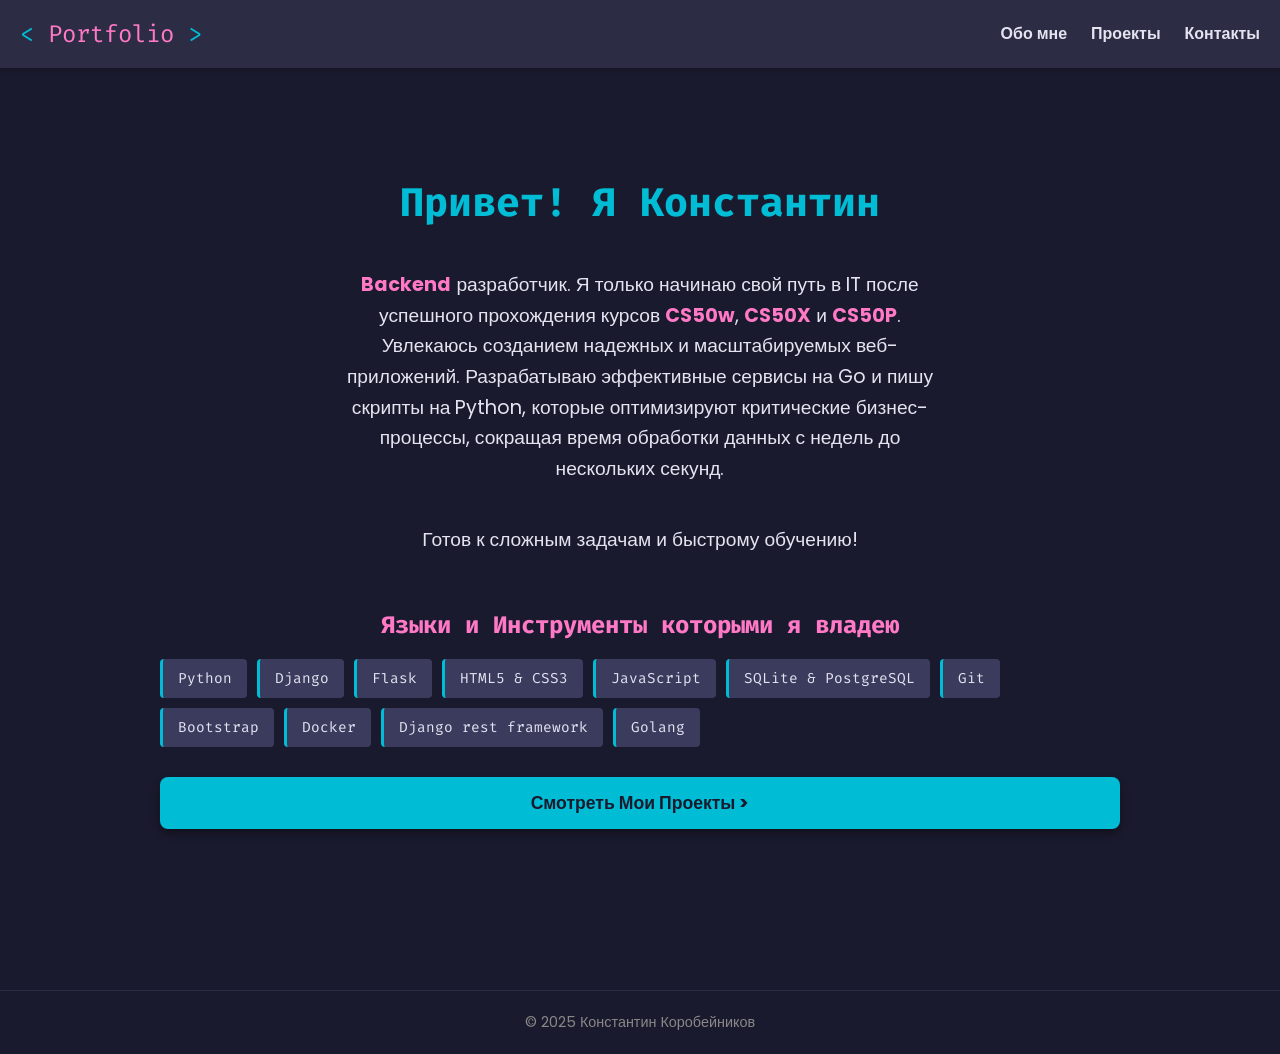
==== commit f3f9ecdf: "main" ====
--- a/index.html
+++ b/index.html
@@ -24,9 +24,10 @@
         <section class="hero">
             <h1>Привет! Я Константин</h1>
             <p>
-                Junior <span class="highlight">Python/Django</span> разработчик. 
+                <span class="highlight">Backend</span> разработчик. 
                 Я только начинаю свой путь в IT после успешного прохождения курсов <span class="highlight">CS50w</span>, <span class="highlight">CS50X</span> и <span class="highlight">CS50P</span>. 
-                Увлекаюсь созданием надежных и масштабируемых веб-приложений. 
+                Увлекаюсь созданием надежных и масштабируемых веб-приложений.
+                Разрабатываю эффективные сервисы на Go и пишу скрипты на Python, которые оптимизируют критические бизнес-процессы, сокращая время обработки данных с недель до нескольких секунд. 
             </p>
             <p>
                 Готов к сложным задачам и быстрому обучению!
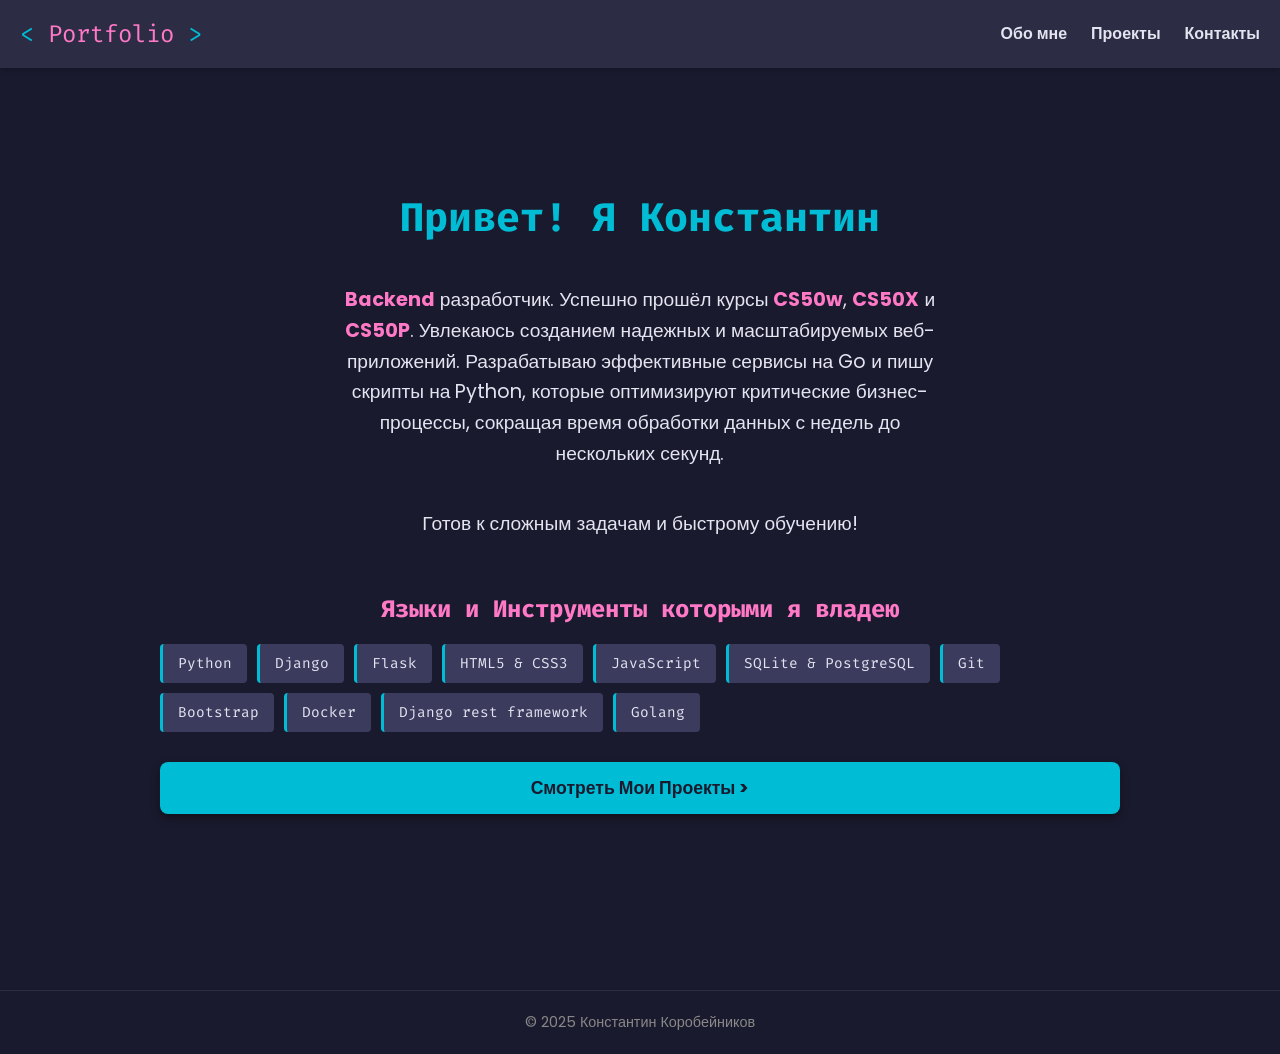
==== commit 911c2d9c: "main" ====
--- a/index.html
+++ b/index.html
@@ -25,7 +25,7 @@
             <h1>Привет! Я Константин</h1>
             <p>
                 <span class="highlight">Backend</span> разработчик. 
-                Я только начинаю свой путь в IT после успешного прохождения курсов <span class="highlight">CS50w</span>, <span class="highlight">CS50X</span> и <span class="highlight">CS50P</span>. 
+                Успешно прошёл курсы <span class="highlight">CS50w</span>, <span class="highlight">CS50X</span> и <span class="highlight">CS50P</span>. 
                 Увлекаюсь созданием надежных и масштабируемых веб-приложений.
                 Разрабатываю эффективные сервисы на Go и пишу скрипты на Python, которые оптимизируют критические бизнес-процессы, сокращая время обработки данных с недель до нескольких секунд. 
             </p>
